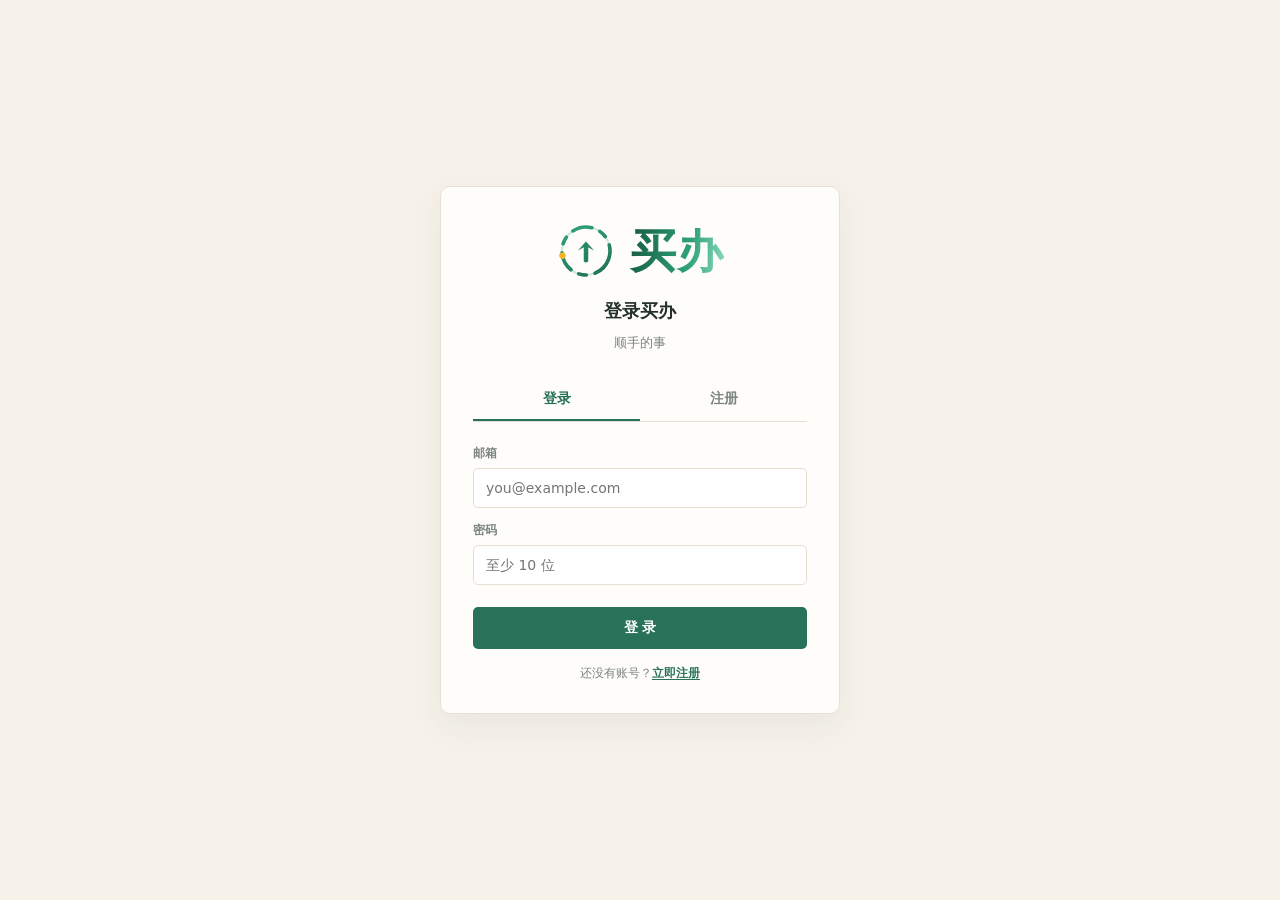
==== frontend/admin.html @ 6ee9e621 "Add files via upload" ====
<!doctype html>
<html lang="zh-CN" data-page-node-id="dtflOPa8Xvhd7gefrYPGTN">
<head data-page-node-id="m1EulDvjCX9hPIy7xhgQRF">
  <meta charset="utf-8" data-page-node-id="Oa3y5G0ee3dJGyOAgesSeP">
  <meta name="viewport" content="width=device-width, initial-scale=1" data-page-node-id="dcTMDBWz0HiYnoXq5LG2Kh">
  <title>采购管理台</title>
  <style>
    :root { --bg:#f6f2e9; --surface:#fffdfa; --ink:#25312d; --muted:#7a837e; --line:#e5ddd0; --line-soft:#f0ece5; --green:#28725a; --green-dark:#205e49; --green-bg:#e4f0e8; --amber:#966209; --amber-bg:#fff0d5; --blue:#336fa9; --blue-bg:#e8f0f8; --red:#a3463f; --red-bg:#f8e7e4; }
    * { box-sizing:border-box; } body { margin:0; min-width:320px; background:var(--bg); color:var(--ink); font:14px/1.45 Inter,ui-sans-serif,system-ui,-apple-system,BlinkMacSystemFont,"Segoe UI","PingFang SC","Microsoft YaHei",sans-serif; }
    button,input,select { font:inherit; } button { cursor:pointer; } .page { max-width:1450px; margin:auto; padding:32px 28px 48px; }
    header { display:flex; align-items:center; justify-content:space-between; gap:16px; margin-bottom:28px; } .brand { font-size:18px; font-weight:800; } .brand span { color:var(--green); } .admin { display:flex; gap:10px; align-items:center; color:var(--muted); font-size:13px; } .avatar { width:31px; height:31px; display:grid; place-items:center; border-radius:50%; background:#dcebe2; color:var(--green); font-size:11px; font-weight:800; } .logout { border:1px solid var(--line); background:#fff; color:var(--muted); border-radius:4px; padding:6px 12px; font-weight:700; } .logout:hover { color:var(--red); border-color:var(--red); }
    h1 { margin:0; font-size:27px; line-height:1.2; } .sub { margin:7px 0 0; color:var(--muted); } .head { display:flex; align-items:end; justify-content:space-between; gap:20px; margin-bottom:21px; }
    .summary { display:flex; gap:8px; align-items:center; color:var(--muted); font-size:12px; } .summary b { color:var(--ink); } .filters { display:flex; align-items:center; gap:8px; margin-bottom:19px; } .filters input,.filters select { height:37px; border:1px solid var(--line); border-radius:5px; background:var(--surface); padding:0 10px; color:var(--ink); outline:none; } .filters input { flex:1; min-width:130px; max-width:370px; } .filters input:focus,.filters select:focus { border-color:var(--green); box-shadow:0 0 0 3px rgba(40,114,90,.1); } .edit-toggle { display:flex; align-items:center; gap:8px; margin-left:auto; color:var(--muted); font-size:12px; font-weight:700; white-space:nowrap; } .edit-toggle input { appearance:none; width:34px; height:19px; margin:0; border-radius:999px; background:#cbd2cc; position:relative; transition:.18s; } .edit-toggle input::after { content:""; position:absolute; width:13px; height:13px; left:3px; top:3px; border-radius:50%; background:#fff; transition:.18s; } .edit-toggle input:checked { background:var(--green); } .edit-toggle input:checked::after { transform:translateX(15px); } .edit-toggle b { color:var(--amber); } .edit-toggle input:checked + b { color:var(--green); }
    .board { column-count:3; column-gap:17px; } .card { break-inside:avoid; overflow:hidden; margin:0 0 17px; border:1px solid var(--line); border-radius:8px; background:var(--surface); } .card-head { display:flex; align-items:center; gap:10px; padding:16px 16px 12px; } .person { width:34px; height:34px; display:grid; place-items:center; border-radius:50%; background:#e6ede8; color:#416151; font-size:11px; font-weight:800; } .name { font-weight:800; } .email { color:var(--muted); font-size:11px; } .badge { margin-left:auto; border-radius:999px; padding:4px 8px; font-size:11px; font-weight:750; white-space:nowrap; } .submitted { color:var(--blue); background:var(--blue-bg); } .locked { color:var(--amber); background:var(--amber-bg); } .success { color:var(--green); background:var(--green-bg); } .failed { color:var(--red); background:var(--red-bg); }
    .status-row { padding:0 16px 13px; border-bottom:1px solid var(--line); } .status-row label { display:flex; align-items:center; justify-content:space-between; gap:9px; color:var(--muted); font-size:12px; } .status-row select { min-width:118px; border:1px solid var(--line); border-radius:4px; background:#fff; color:var(--ink); padding:6px; } .status-row .terminal { color:var(--muted); font-size:12px; }
    .items { padding:2px 0; } .item { display:grid; grid-template-columns:30px 1fr auto auto; align-items:center; gap:9px; padding:12px 16px; border-bottom:1px solid var(--line-soft); } .item:last-child { border-bottom:0; } .icon { width:30px; height:30px; display:grid; place-items:center; border-radius:5px; background:#edf0eb; color:#486355; font-size:9px; font-weight:800; } .item-name { font-size:12px; font-weight:750; } .item-meta { color:var(--muted); font-size:11px; margin-top:1px; } .amount { display:flex; align-items:center; gap:4px; } .qty { min-width:21px; text-align:center; color:var(--muted); font-size:12px; } .mini { width:21px; height:21px; padding:0; border:1px solid #d8ddd9; border-radius:3px; background:#fff; color:#4d5d55; line-height:1; } .mini:hover { border-color:var(--green); color:var(--green); } .remove { color:#9d615a; }
    .purchased { display:flex; align-items:center; gap:6px; padding:3px 6px 3px 3px; color:var(--muted); font-size:11px; white-space:nowrap; cursor:pointer; user-select:none; } .purchased input { appearance:none; width:17px; height:17px; margin:0; border:1.5px solid #c9d2cc; border-radius:4px; background:#fff; position:relative; cursor:pointer; transition:.15s; flex:none; } .purchased input:hover { border-color:var(--green); } .purchased input:checked { background:var(--green); border-color:var(--green); } .purchased input:checked::after { content:"✓"; position:absolute; left:3.5px; top:-1px; color:#fff; font-size:11px; font-weight:800; } .purchased.on { color:var(--green); font-weight:700; } .item-checks { display:flex; flex-direction:column; gap:3px; align-items:flex-end; } .purchased.conf input:checked { background:var(--blue); border-color:var(--blue); } .purchased.conf.on { color:var(--blue); } .color-chip { display:inline-block; padding:1px 7px; border-radius:999px; background:#eef1ec; color:#496258; font-size:10px; font-weight:700; white-space:nowrap; } .item-note { color:#7d6a3c; font-size:11px; margin-top:3px; line-height:1.5; word-break:break-all; } .pg { margin:10px 12px; border:1px solid var(--line); border-radius:8px; overflow:hidden; } .pg-head { display:grid; grid-template-columns:34px minmax(0,1fr) auto; gap:9px; align-items:center; padding:10px 12px; background:#fbf8f0; border-bottom:1px dashed var(--line); } .g-thumb { width:34px; height:34px; display:grid; place-items:center; border-radius:5px; background:#edf0eb; color:#486355; font-size:9px; font-weight:800; overflow:hidden; } .g-thumb img { width:100%; height:100%; object-fit:cover; display:block; } .pg-total { text-align:right; white-space:nowrap; } .pg-total .cny { font-size:10px; color:var(--muted); } .pg-row { display:grid; grid-template-columns:minmax(0,1fr) auto auto; gap:8px; align-items:center; padding:8px 12px; border-bottom:1px solid var(--line-soft); } .pg-row:last-child { border-bottom:0; } .vcell { display:flex; align-items:center; gap:6px; min-width:0; } .vcell b { font-size:12px; white-space:nowrap; overflow:hidden; text-overflow:ellipsis; } .vdot { width:12px; height:12px; border-radius:3px; border:1px solid rgba(0,0,0,.12); flex:none; } .vqty { color:var(--muted); font-size:10.5px; white-space:nowrap; }
    .card-foot { display:flex; align-items:center; justify-content:space-between; padding:13px 16px; background:#fffdf9; border-top:1px solid var(--line); } .card-foot span { color:var(--muted); font-size:12px; } .card-foot b { font-size:16px; } .edit-control:disabled { cursor:not-allowed; opacity:.38; } .notice { position:fixed; right:22px; bottom:22px; padding:11px 14px; background:#28463a; color:#fff; border-radius:5px; opacity:0; transform:translateY(8px); pointer-events:none; transition:opacity .2s ease, transform .2s ease; z-index:10; } .notice.show { opacity:1; transform:translateY(0); }
    .empty { padding:34px 16px; text-align:center; color:var(--muted); font-size:13px; } .loading { padding:34px 16px; text-align:center; color:var(--muted); font-size:13px; }
    .parse-card { margin-bottom:19px; border:1px solid var(--line); border-radius:8px; background:var(--surface); padding:14px 16px; } .parse-head { font-weight:800; font-size:13px; margin-bottom:10px; } .parse-tip { color:var(--muted); font-weight:400; font-size:12px; margin-left:8px; } .parse-row { display:flex; gap:8px; } .parse-row input { flex:1; min-width:0; height:37px; border:1px solid var(--line); border-radius:5px; background:#fff; padding:0 10px; color:var(--ink); outline:none; } .parse-row input:focus { border-color:var(--green); box-shadow:0 0 0 3px rgba(40,114,90,.1); } .parse-btn { border:none; background:var(--green); color:#fff; border-radius:5px; padding:0 16px; font-weight:700; white-space:nowrap; } .parse-btn:hover { background:var(--green-dark); } .parse-btn:disabled { opacity:.5; cursor:not-allowed; } .parse-result { display:flex; gap:14px; align-items:center; margin-top:13px; padding:12px; border:1px solid var(--line-soft); border-radius:6px; background:#fffdf9; } .parse-result img { width:64px; height:64px; object-fit:contain; border:1px solid var(--line-soft); border-radius:5px; background:#fff; flex:none; } .parse-result .p-name { font-weight:800; font-size:13px; } .parse-result .p-meta { color:var(--muted); font-size:12px; margin-top:3px; } .parse-result .p-price { font-size:18px; font-weight:800; color:var(--green); margin-left:auto; white-space:nowrap; } .parse-err { margin-top:10px; color:var(--red); font-size:12px; } .icon { overflow:hidden; } .icon img { width:100%; height:100%; object-fit:cover; display:block; }
    .tabs { display:flex; gap:4px; margin-bottom:19px; border-bottom:1px solid var(--line); } .tab { border:none; background:none; padding:10px 16px; font-weight:750; color:var(--muted); border-bottom:2px solid transparent; margin-bottom:-1px; transition:color .15s ease, background-color .15s ease; } .tab:hover { color:var(--ink); background:#f2f6f1; } .tab.active { color:var(--green); border-bottom-color:var(--green); background:var(--green-bg); }
    .prod-list { display:flex; flex-direction:column; gap:9px; } .prod-item { display:grid; grid-template-columns:20px 44px minmax(0,1fr) auto auto; align-items:center; gap:13px; padding:12px 14px; border:1px solid var(--line); border-radius:8px; background:var(--surface); } .p-thumb { width:44px; height:44px; display:grid; place-items:center; border-radius:5px; background:#edf0eb; color:#486355; font-size:10px; font-weight:800; overflow:hidden; } .p-thumb img { width:100%; height:100%; object-fit:cover; display:block; } .p-name { font-weight:750; font-size:13px; } .p-meta { color:var(--muted); font-size:11px; margin-top:2px; } .p-price { font-weight:800; white-space:nowrap; } .p-actions { display:flex; gap:6px; } .p-btn { border:1px solid var(--line); background:#fff; border-radius:4px; padding:5px 10px; font-size:12px; font-weight:700; color:var(--ink); } .p-btn:hover { border-color:var(--green); color:var(--green); } .p-btn.danger { color:var(--red); } .p-btn.danger:hover { border-color:var(--red); color:var(--red); } .p-btn.tax { color:var(--amber); } .p-btn.tax.on { color:var(--green); border-color:var(--green); } .cny-equiv { color:var(--muted); font-size:11px; font-weight:500; }
    .settings-card { margin-bottom:19px; border:1px solid var(--line); border-radius:8px; background:var(--surface); padding:14px 16px; } .settings-head { font-weight:800; font-size:13px; margin-bottom:11px; } .settings-tip { color:var(--muted); font-weight:400; font-size:12px; margin-left:8px; } .settings-row { display:flex; gap:12px; align-items:flex-end; flex-wrap:wrap; } .settings-row label { display:flex; flex-direction:column; gap:5px; font-size:12px; color:var(--muted); } .settings-row input { height:34px; width:150px; border:1px solid var(--line); border-radius:5px; background:#fff; padding:0 9px; color:var(--ink); outline:none; } .settings-row input:focus { border-color:var(--green); box-shadow:0 0 0 3px rgba(40,114,90,.1); } .settings-row select { height:34px; border:1px solid var(--line); border-radius:5px; background:#fff; padding:0 8px; color:var(--ink); outline:none; }
    .batch-card { border:1px solid var(--line); border-radius:8px; background:var(--surface); padding:14px 16px; margin-bottom:10px; } .batch-row { display:flex; align-items:center; justify-content:space-between; gap:12px; } .batch-items { color:var(--muted); font-size:12px; margin-top:8px; line-height:1.6; } .batch-assign { display:flex; gap:8px; margin-top:12px; align-items:center; } .batch-assign select { flex:1; min-width:0; height:34px; border:1px solid var(--line); border-radius:5px; background:#fff; padding:0 8px; color:var(--ink); outline:none; } .user-list { display:flex; flex-direction:column; gap:7px; } .user-row { display:flex; align-items:center; justify-content:space-between; gap:10px; font-size:13px; } .user-row select { height:30px; border:1px solid var(--line); border-radius:5px; background:#fff; padding:0 6px; color:var(--ink); }
    .user-grid { display:flex; flex-direction:column; gap:7px; }
    .user-line { display:flex; align-items:center; gap:10px; padding:9px 11px; border:1px solid var(--line-soft); border-radius:6px; background:#fff; flex-wrap:wrap; }
    .user-line .u-main { min-width:0; flex:1 1 220px; }
    .user-line select { height:30px; border:1px solid var(--line); border-radius:5px; background:#fff; padding:0 6px; color:var(--ink); max-width:150px; }
    .tag { border-radius:999px; padding:2px 9px; font-size:11px; font-weight:700; white-space:nowrap; }
    .tag.admin { color:#fff; background:var(--blue); } .tag.off { color:var(--muted); background:#e7e5e0; }
    .group-line { display:grid; grid-template-columns:minmax(150px,1fr) 150px 170px auto auto auto; align-items:end; gap:10px; padding:10px 0; border-bottom:1px dashed var(--line-soft); }
    .group-line:last-of-type { border-bottom:0; }
    .group-line label { display:flex; flex-direction:column; gap:4px; font-size:11px; color:var(--muted); min-width:0; }
    .group-line input { height:32px; width:100%; border:1px solid var(--line); border-radius:5px; padding:0 8px; color:var(--ink); outline:none; }
    .group-line input:focus { border-color:var(--green); box-shadow:0 0 0 3px rgba(40,114,90,.1); }
    .group-line > div:first-child { min-width:0; }
    .group-line > div:first-child .p-meta { display:block; white-space:nowrap; overflow:hidden; text-overflow:ellipsis; }
    .group-line .p-btn { white-space:nowrap; }
    .price-stack { display:inline-flex; flex-direction:column; align-items:flex-end; gap:2px; min-width:150px; }
    .price-stack > span { display:block; font-size:11px; line-height:1.35; white-space:nowrap; }
    .price-stack > span:nth-child(2) { color:var(--green-dark); }
    .price-stack > span:nth-child(3) { color:#7d5a16; }
    .gdef { color:var(--amber); font-weight:750; }
    @media(max-width:760px) { .group-line { grid-template-columns:minmax(130px,1fr) 125px 145px auto; } .group-line > div:first-child { grid-column:1 / -1; } .group-line label:first-of-type { grid-column:1 / 2; } }
    @media(max-width:520px) { .group-line { grid-template-columns:1fr 1fr; } .group-line label, .group-line > div:first-child, .group-line .p-meta { grid-column:1 / -1; } .group-line .p-btn { width:100%; } }
    /* 出游采购组：管理员建组表单 / 拉人面板 / 行内改标题日期 */
    .create-card { border:1px solid var(--line); border-radius:8px; background:var(--surface); padding:14px 16px; margin-bottom:12px; } .cc-head { font-weight:800; font-size:13px; margin-bottom:6px; } .cc-tip { color:var(--muted); font-size:12px; margin:0 0 12px; } .cc-row { display:flex; flex-wrap:wrap; gap:11px; align-items:flex-end; } .cc-row label { display:flex; flex-direction:column; gap:5px; font-size:11.5px; color:var(--muted); } .cc-row input { height:34px; min-width:150px; border:1px solid var(--line); border-radius:5px; background:#fff; padding:0 9px; color:var(--ink); outline:none; } .cc-row input:focus { border-color:var(--green); box-shadow:0 0 0 3px rgba(40,114,90,.1); } .cc-row input#ag-title { min-width:210px; }
    .g-btn { border:1px solid var(--line); background:#fff; color:var(--muted); border-radius:5px; padding:7px 12px; font-size:12px; font-weight:700; white-space:nowrap; } .g-btn:hover { border-color:var(--green); color:var(--green); } .g-btn.primary { background:var(--green); border-color:var(--green); color:#fff; } .g-btn.primary:hover { background:var(--green-dark); color:#fff; } .g-btn.danger { color:var(--red); } .g-btn.danger:hover { border-color:var(--red); color:var(--red); }
    .pull-panel { border-top:1px dashed var(--line-soft); margin-top:12px; padding:11px 19px 13px; } .pull-head { font-size:12px; color:var(--muted); margin-bottom:8px; font-weight:700; } .pull-opts { display:flex; flex-wrap:wrap; gap:7px; max-height:130px; overflow:auto; } .opt-chip { display:inline-flex; align-items:center; gap:6px; padding:5px 10px; border:1px solid var(--line); border-radius:999px; background:#fff; color:var(--ink); font-size:12px; cursor:pointer; user-select:none; } .opt-chip:hover { border-color:var(--green); } .opt-chip.sel { background:var(--green-bg); border-color:var(--green); color:var(--green-dark); font-weight:700; } .opt-chip input { position:absolute; width:1px; height:1px; opacity:0; } .opt-chip:focus-within { border-color:var(--green); box-shadow:0 0 0 3px rgba(40,114,90,.1); } .pull-bar { display:flex; gap:9px; align-items:center; flex-wrap:wrap; margin-top:10px; } .pull-tip { color:var(--muted); font-size:11.5px; }
    .g-edit { border:1px dashed var(--line); border-radius:7px; background:#fbfaf6; padding:11px 13px; margin:10px 19px 0; } .g-edit-row { display:flex; flex-wrap:wrap; gap:11px; align-items:flex-end; } .g-edit-row label { display:flex; flex-direction:column; gap:5px; font-size:11.5px; color:var(--muted); } .g-edit-row input { height:34px; min-width:150px; border:1px solid var(--line); border-radius:5px; background:#fff; padding:0 9px; color:var(--ink); outline:none; } .g-edit-row input:focus { border-color:var(--green); box-shadow:0 0 0 3px rgba(40,114,90,.1); } .g-edit-row input#ge-title { min-width:210px; } .g-edit-acts { display:flex; gap:8px; margin-top:10px; }
    @media(max-width:720px) { .prod-item { grid-template-columns:20px 40px minmax(0,1fr) auto auto; } }
    @media(max-width:1050px) { .board { column-count:2; } } @media(max-width:620px) { .page { padding:23px 16px 36px; } .head { display:block; } .summary { margin-top:12px; } .filters { flex-wrap:wrap; } .filters input { max-width:none; flex-basis:100%; } .board { column-count:1; } }
  </style>
  <style>
    .sel-col { width:20px; display:grid; place-items:center; flex:none; }
    /* 头像可点击查看用户清单 */
    .avatar-btn { width:34px; height:34px; display:grid; place-items:center; border-radius:50%; background:#e6ede8; color:#416151; font-size:11px; font-weight:800; border:0; cursor:pointer; transition:background-color .15s ease, transform .15s ease; }
    .avatar-btn:hover { background:var(--green); color:#fff; transform:scale(1.06); }
    .avatar-btn + .person { display:none; }
    /* 用户清单弹窗 */
    .ucm-mask { position:fixed; inset:0; background:rgba(20,26,23,.44); z-index:60; display:none; align-items:flex-start; justify-content:center; padding:40px 18px; }
    .ucm-mask.show { display:flex; }
    .ucm-panel { width:min(760px,100%); max-height:82vh; overflow:auto; background:var(--surface); border:1px solid var(--line); border-radius:10px; box-shadow:0 20px 50px rgba(20,26,23,.25); }
    .ucm-head { position:sticky; top:0; z-index:2; display:flex; align-items:center; gap:12px; padding:16px 20px; border-bottom:1px solid var(--line); background:var(--surface); }
    .ucm-head h2 { margin:0; font-size:17px; } .ucm-head .sub { margin:0; }
    .ucm-close { margin-left:auto; border:0; background:none; font-size:22px; line-height:1; color:var(--muted); cursor:pointer; padding:2px 6px; } .ucm-close:hover { color:var(--red); }
    .ucm-body { padding:18px 20px 24px; }
    .ucm-cart { margin-bottom:15px; border:1px solid var(--line); border-radius:8px; background:#fff; overflow:hidden; }
    .ucm-cart .card-head { padding:12px 16px 10px; }
    .ucm-cart .items { padding:0 16px 12px; }
    .ucm-foot { padding:0 16px 14px; }

    .cb { appearance:none; width:16px; height:16px; margin:0; border:1.5px solid #c9d2cc; border-radius:4px; background:#fff; position:relative; cursor:pointer; transition:.15s; flex:none; }
    .cb:hover { border-color:var(--green); }
    .cb:checked { background:var(--green); border-color:var(--green); }
    .cb:checked::after { content:"✓"; position:absolute; left:2px; top:-2.5px; color:#fff; font-size:11px; font-weight:800; }
    .cb:disabled { opacity:.25; cursor:not-allowed; }
    .cb.indet { border-color:var(--green); }
    .cb.indet::after { content:""; position:absolute; left:3px; top:6px; width:8px; height:2px; background:var(--green); }
    .batch-bar { display:flex; align-items:center; gap:10px; margin:0 0 10px; }
    .batch-bar .sel-all { display:flex; align-items:center; gap:7px; font-size:12px; color:var(--muted); font-weight:700; cursor:pointer; user-select:none; white-space:nowrap; }
    .batch-bar .sel-count { font-size:12px; color:var(--muted); }
    .batch-bar .spacer { flex:1; }
    .batch-bar .p-btn:disabled { opacity:.4; cursor:not-allowed; }
  </style>
  <style>
    /* —— 出游采购组：管理台只读总览 —— */
    .gcard { margin-bottom:12px; border:1px solid var(--line); border-radius:8px; background:var(--surface); padding:14px 16px 8px; }
    .grow { display:flex; align-items:flex-start; justify-content:space-between; gap:12px; }
    .gtitle { font-weight:800; font-size:14px; } .gmeta { color:var(--muted); font-size:11.5px; margin-top:3px; line-height:1.7; }
    .badge.gopen { color:var(--amber); background:var(--amber-bg); } .badge.gdone { color:var(--green); background:var(--green-bg); }
    .gcode { display:inline-flex; align-items:center; gap:7px; margin-top:7px; padding:4px 10px; border-radius:6px; background:var(--amber-bg); color:#7d5a16; font-size:12px; font-weight:700; } .gcode code { font-size:15px; letter-spacing:2px; color:#5d3f00; font-weight:900; } .gcode button { border:0; background:transparent; color:var(--amber); font-weight:800; cursor:pointer; padding:0 2px; }
    .gmems { display:flex; flex-wrap:wrap; gap:5px; margin-top:8px; } .gmchip { padding:2px 9px; border-radius:999px; background:#eef1ec; color:#496258; font-size:11px; font-weight:700; } a.gmchip { text-decoration:none; cursor:pointer; transition:background-color .15s ease, transform .15s ease; } a.gmchip:hover { background:#d5e2da; color:var(--green-dark); box-shadow:0 0 0 1px rgba(40,114,90,.25); }
    .gsec { margin-top:10px; border-top:1px dashed var(--line-soft); } .gsec-t { font-size:11px; color:var(--muted); font-weight:700; margin:9px 2px 6px; } .gempty { padding:14px 2px; color:var(--muted); font-size:12px; }
    .grow2 { display:grid; grid-template-columns:36px minmax(0,1fr) auto; gap:10px; align-items:center; padding:7px 2px; border-bottom:1px solid var(--line-soft); } .grow2:last-child { border-bottom:0; }
    .gthumb { width:36px; height:36px; display:grid; place-items:center; border-radius:5px; background:#edf0eb; color:#486355; font-size:9px; font-weight:800; overflow:hidden; } .gthumb img { width:100%; height:100%; object-fit:cover; display:block; }
    .gi-name { font-size:12.5px; font-weight:750; } .gi-name .color-chip { margin-left:5px; } .gi-meta { color:var(--muted); font-size:11px; margin-top:2px; line-height:1.6; } .gi-note { color:#7d6a3c; font-size:11px; margin-top:3px; line-height:1.5; word-break:break-all; }
    .gi-check { display:flex; flex-direction:column; gap:3px; align-items:flex-end; } .gi-remark { margin-top:5px; } .gi-remark textarea { width:100%; max-width:420px; min-height:30px; padding:5px 8px; border:1px dashed var(--line); border-radius:5px; background:#fffdfa; color:var(--ink); font-size:12px; line-height:1.4; resize:vertical; outline:none; } .gi-remark textarea:focus { border-style:solid; border-color:var(--green); box-shadow:0 0 0 3px rgba(40,114,90,.08); }
    .gg { margin:8px 0; border:1px solid var(--line); border-radius:8px; overflow:hidden; } .gg-head { display:grid; grid-template-columns:36px minmax(0,1fr) auto; gap:10px; align-items:center; padding:9px 11px; background:#fbf8f0; } .gg-total { text-align:right; white-space:nowrap; font-size:12.5px; font-weight:800; } .gg-total .cny { font-size:10px; color:var(--muted); font-weight:500; } .gg-sub { display:grid; grid-template-columns:minmax(0,1fr) auto; gap:8px; align-items:center; padding:8px 11px; border-top:1px solid var(--line-soft); }
    .gfoot { display:flex; align-items:center; justify-content:space-between; margin-top:8px; border-top:1px solid var(--line-soft); padding-top:9px; } .gacts { display:flex; gap:6px; justify-content:flex-end; flex-wrap:wrap; }
  </style>
  <link rel="stylesheet" href="responsive.css">
</head>
<body class="pg-admin" data-page-node-id="Lf77BFUUFIrpoBt9N2Yt8p">
  <div class="page" data-page-node-id="2t0YOXHxh4wUd8rIiH31pn">
    <header data-page-node-id="xoSk6K7zDg8iXvGW3XpaBG"><div class="brand" data-page-node-id="FBFDjCUz3szMxomxgmTRQC"><svg class="brand-ico" viewBox="0 0 40 40" fill="none" aria-hidden="true"><defs><linearGradient id="bgrad" x1="2" y1="2" x2="38" y2="38" gradientUnits="userSpaceOnUse"><stop stop-color="#33a97c"/><stop offset="1" stop-color="#185f49"/></linearGradient></defs><g><animateTransform attributeName="transform" type="rotate" from="0 20 20" to="360 20 20" dur="26s" repeatCount="indefinite"/><circle cx="20" cy="20" r="16" stroke="url(#bgrad)" stroke-width="2.4" stroke-dasharray="13 6 5 6" stroke-linecap="round"/></g><circle cx="20" cy="20" r="16" stroke="#2fa377" stroke-opacity=".25" stroke-width="1.3"/><path d="M20 26.2 V16.4" stroke="url(#bgrad)" stroke-width="3" stroke-linecap="round"/><path d="M14.6 19.7 L20 13.6 L25.4 19.7 L20 16.8 Z" fill="url(#bgrad)"/><g><animateTransform attributeName="transform" type="rotate" from="0 20 20" to="360 20 20" dur="3.2s" repeatCount="indefinite"/><circle cx="36" cy="20" r="2.2" fill="#f0b429"/></g></svg><span class="brand-txt">买办</span></div><div class="admin" data-page-node-id="ZrU1AjZY7iRo36izzMBNuU"><span data-page-node-id="W5TxSliwT6iB6L89w4tpBC">管理员</span><span class="avatar" id="avatar" data-page-node-id="POLwoOK5Qfg3mwUfcCSw3D">…</span><button class="logout" onclick="logout()" data-page-node-id="MsA8BFjuvrxUyjA1LELgGX">退出</button></div></header>
    <main data-page-node-id="8H2nB1Krho0KdXD3gEdfGP">
      <nav class="tabs" role="tablist" data-page-node-id="dDIGfTuSdywLGZXF4E8Vbg">
        <button class="tab active" id="tab-carts" role="tab" aria-selected="true" onclick="switchView('carts')" data-page-node-id="wF1nbcgGwSKjiZfntENGVY">采购清单</button>
        <button class="tab" id="tab-products" role="tab" aria-selected="false" onclick="switchView('products')" data-page-node-id="CXpoVmJvoqRBUQzKnNi018">商品库</button>
        <button class="tab" id="tab-batches" role="tab" aria-selected="false" onclick="switchView('batches')" data-page-node-id="tAUDyBWesCtVu5IuRlUCPW">出游采购组</button>
        <button class="tab" id="tab-users" role="tab" aria-selected="false" onclick="switchView('users')" data-page-node-id="cTuZbtcMXICJtADUMjTEuG">用户与设置</button>
      </nav>
      <div id="view-carts" data-page-node-id="CUEdpWFIz4ohHNDbQVkKdn">
      <div class="head" data-page-node-id="CfzgMrgFy4ceAjiWU8heEy"><div data-page-node-id="TxLrYrBUCCqP3nr6FtGT3L"><h1 data-page-node-id="BBAHwjAHOUnZK9Q1Wz0Zpz">用户采购清单</h1><p class="sub" data-page-node-id="YUXb8gjuTfmyfzEMoVwK2c">按用户分组处理提交的商品，并维护采购状态。</p></div><div class="summary" data-page-node-id="HS1Lvlpoxk5ljdu8ZTxXXl"><span data-page-node-id="T8NfsjSOtVHkiOP2pQuFri">共 <b id="user-total" data-page-node-id="mudQ71JI5w18Ut5wqtfli3">0</b> 位用户</span><span data-page-node-id="U9n67sKzHLQv1ndX3kuB2q">·</span><span data-page-node-id="rhHhQ3FOHMQUMFrEKDzBL8"><b id="item-total" data-page-node-id="eS2c6F8YCvJNb51xdU3Zcc">0</b> 件待处理商品</span></div></div>
      <section class="parse-card" data-page-node-id="75IOXDUtSGdgkQG3W8xSvA">
        <div class="parse-head" data-page-node-id="Pz4hcoX0DlcFJSfmNOfaBh">链接解析<span class="parse-tip" data-page-node-id="dQ1DvVRBb5BXyLWqWFr9Tf">粘贴 kakaku.com 或北村相机（kitamuracamera.jp /buy/item/）商品详情页链接，自动解析名称 / 价格 / 缩略图</span></div>
        <div class="parse-row" data-page-node-id="xSIji0FAzGy2pL9aiKqxER"><input id="parse-url" placeholder="粘贴 kakaku.com 或北村相机商品详情链接" onkeydown="if(event.key==='Enter')parseUrl()" data-page-node-id="QzkoAepcDNdCsuqX3SJuRy"><button class="parse-btn" id="parse-btn" onclick="parseUrl()" data-page-node-id="brwrs5899HqQUJ4xhzqoB5">解析</button></div>
        <div id="parse-result" data-page-node-id="N8VsQAXe8SoDG1d67Ln00D"></div>
      </section>
      <div class="filters" data-page-node-id="JvH5ro18oepVifnFimLdwx"><input id="search" placeholder="搜索用户或商品" oninput="render()" data-page-node-id="oUf62XnP29Ih1xUz7TO7gk"><select id="filter" onchange="render()" data-page-node-id="JDdiTR5Y7tupbIoktnTicT"><option value="all" data-page-node-id="h5xhrTkhttgZAlT1kHPAEE">全部采购状态</option><option value="submitted" data-page-node-id="YBSY5mGFHIyS6v288jslfO">待处理</option><option value="locked" data-page-node-id="cRgHHh6me1mE7GCyBTn35V">采购锁定</option><option value="success" data-page-node-id="7Y4yyL26EzbcTRR9O2frgQ">采购成功</option><option value="failed" data-page-node-id="LzEmqQvcF4oVOqrkzTO57l">采购失败</option></select><label class="edit-toggle" data-page-node-id="kEU8aDbH1xTEzUiWFKzvbh"><input id="edit-mode" type="checkbox" onchange="setEditMode()" data-page-node-id="jhtcOzVqWoAtUKn3AuY27t"><b id="edit-label" data-page-node-id="rXG3chYE4DeiSGWIiwCjNL">调整已关闭</b></label></div>
      <section class="board" id="board" data-page-node-id="TL6DoGmGuYVu6Km0wOEsXE"><div class="loading" data-page-node-id="liWvkPOwsOrsEUBoyxIIxC">加载中…</div></section>
      </div>
      <div id="view-products" style="display:none" data-page-node-id="vutW32hJi74fgJ16ibkqTM">
        <div class="head" data-page-node-id="BsXi6OT4WPMQXzYKhS9rvA"><div data-page-node-id="6aQfeWTp9rsTMVNHO8s9n9"><h1 data-page-node-id="eRWWE0mem9e7XGXUECNDIa">商品库</h1><p class="sub" data-page-node-id="N9RYA9ihM65FEN8pjjmOvP">查看、改价或删除已入库的商品；商品原价按税前口径录入，含税价与人民币价由价格分组参数自动计算。</p></div><div class="summary" data-page-node-id="6EXVOd07s6h8yH00wrj0PC"><span data-page-node-id="5TyReO1ke9KF3lN4DfdbHb">共 <b id="prod-total" data-page-node-id="8R1kWBVzXMocgFqhNeff5p">0</b> 件商品</span></div></div>
        <section class="settings-card" data-page-node-id="G9pUdskcBA1DBHJX8iq3KY">
          <div class="settings-head" data-page-node-id="p3ZJLOzwf52d5r3dCMFkzd">默认组价格参数<span class="settings-tip" data-page-node-id="N60W0GCsX4siehhhiML1Tf">用于商品库与未指派组的用户；更多价格分组请到「用户与设置」维护</span></div>
          <div class="settings-row" data-page-node-id="uLIMNo8cikCLJf2EdMZcNu">
            <label data-page-node-id="SwK37Y3MPbgzqHw0dJAFbV">税率（%）<input id="set-tax" type="number" step="0.1" min="0" max="100" value="10" data-page-node-id="FzigTTDCfFAvyIiXuGT8of"></label>
            <label data-page-node-id="VnYXLlrBMCfH5ygm9yinmq">汇率（1 日元 = 人民币元）<input id="set-rate" type="number" step="0.0001" min="0.0001" value="0.048" data-page-node-id="uTh0VjzmgbAQT3iqeJnbAs"></label>
            <button class="parse-btn" id="save-settings" onclick="saveSettings()" data-page-node-id="8YePopBIbezfyHNCmj9pwA">保存</button>
          </div>
        </section>
        <div class="filters" data-page-node-id="saROmAqhFrkq4FeV0m75I0"><input id="prod-search" placeholder="搜索商品名称或来源" oninput="renderProducts()" data-page-node-id="2DAAwGHGUaJYxuihQmaZcW"></div>
        <div class="batch-bar" id="prod-batch-bar">
          <label class="sel-all" title="全选当前列表商品"><input type="checkbox" class="cb" id="prod-sel-all" onchange="toggleAllProducts(this.checked)">全选</label>
          <span class="sel-count" id="prod-sel-count">已选 0 件</span>
          <span class="spacer"></span>
          <button class="p-btn danger" id="prod-batch-del" onclick="batchDeleteProducts()" disabled>删除选中</button>
        </div>
        <section class="prod-list" id="prod-list" data-page-node-id="xEgJFmQR1p4ns5Avmvk8YN"><div class="loading" data-page-node-id="DMOpDRzzIMM3v0XWFGRUfb">加载中…</div></section>
      </div>
      <div id="view-batches" style="display:none">
        <div class="head"><div><h1>出游采购组</h1><p class="sub">管理员拥有最高权限：可自行建组，也能代管任意组（改标题 / 改日期 / 拉人 / 标记完成 / 删除）。组内成员与已提交条目在此汇总。</p></div><div class="summary"><span>共 <b id="grp-total">0</b> 个组</span><span>·</span><span>进行中 <b id="grp-open">0</b> 个</span><span>·</span><span>条目 <b id="grp-items">0</b> 件</span></div></div>
        <section class="create-card">
          <div class="cc-head">新建出游采购组</div>
          <p class="cc-tip">管理员代建组不受「每个采购员累计 3 个」的配额限制；建组后由你担任该组采购员，可拉人、勾选采购、标记完成。</p>
          <div class="cc-row">
            <label>组标题<input id="ag-title" placeholder="例如：9月东京代购"></label>
            <label>开始日期<input id="ag-start" type="date"></label>
            <label>结束日期<input id="ag-end" type="date" autocomplete="off"></label>
            <button class="g-btn primary" onclick="adminCreateGroup()">创建出游组</button>
          </div>
        </section>
        <div class="filters"><input id="grp-search" placeholder="搜索组标题 / 采购员 / 成员" oninput="renderGroups()"><select id="grp-status" onchange="renderGroups()"><option value="all">全部状态</option><option value="open">进行中</option><option value="completed">已完成</option></select></div>
        <section class="prod-list" id="group-list"><div class="loading">加载中…</div></section>
      </div>
    </main>
  </div>
  <div class="notice" id="notice" role="status" aria-live="polite" aria-atomic="true" data-page-node-id="5Gb3BmT9b9RtFshlI9raS1">已更新</div>
      <div id="view-users" style="display:none">
        <div class="head"><div><h1>用户与设置</h1><p class="sub">创建账号、管理角色与价格组、重置密码、启停账号；删除用户会连同其全部清单一并彻底删除（不可恢复）。</p></div></div>
        <section class="settings-card">
          <div class="settings-head">添加用户<span class="settings-tip">创建后即可用该邮箱与初始密码登录</span></div>
          <div class="settings-row">
            <label>邮箱<input id="nu-email" type="email" autocomplete="email" placeholder="name@example.com"></label>
            <label>姓名<input id="nu-name" placeholder="姓名"></label>
            <label>初始密码<input id="nu-pass" type="password" autocomplete="new-password" placeholder="至少 6 位"></label>
            <label>角色<select id="nu-role"><option value="user">普通用户</option><option value="purchaser">采购人</option></select></label>
            <label>价格组<select id="nu-group" autocomplete="off"></select></label>
            <button class="parse-btn" onclick="createUser()">创建用户</button>
          </div>
        </section>
        
        <section class="settings-card">
          <div class="settings-head">价格算法分组<span class="settings-tip">每组一套税率 / 汇率；用户清单按其归属组折算，未指派 = 默认组。默认组不可删除，有成员的分组需先调整归属</span></div>
          <div id="price-group-list"></div>
          <div class="settings-row" style="margin-top:10px;border-top:1px dashed var(--line-soft);padding-top:10px">
            <label>组名<input id="ng-name" placeholder="如：海外直采组"></label>
            <label>税率（%）<input id="ng-tax" type="number" step="0.1" min="0" max="100" value="10"></label>
            <label>汇率（1 日元 = 元）<input id="ng-rate" type="number" step="0.0001" min="0.0001" value="0.048" inputmode="decimal"></label>
            <button class="parse-btn" onclick="addGroup()">添加分组</button>
          </div>
        </section>
        <section class="settings-card">
          <div class="settings-head">系统设置<span class="settings-tip">关闭后登录页不再提供注册，账号一律由管理员在后台创建</span></div>
          <label style="display:flex;align-items:center;gap:9px;color:var(--muted);font-size:13px;cursor:pointer"><input type="checkbox" id="reg-open" style="width:17px;height:17px" onchange="saveReg(this.checked)"> 允许用户自助注册</label>
        </section>
<section class="settings-card">
          <div class="settings-head">用户列表<span class="settings-tip">角色 / 归属价格组可直接下拉调整；停用后无法登录，数据保留可再启用</span></div>
          <div class="filters" style="margin-bottom:10px"><input id="u-search" placeholder="搜索姓名或邮箱" oninput="renderUsers()"><select id="u-status" onchange="renderUsers()"><option value="all">全部状态</option><option value="active">正常</option><option value="stopped">已停用</option></select></div>
          <div class="batch-bar" id="user-batch-bar">
            <label class="sel-all" title="全选当前列表可选用户"><input type="checkbox" class="cb" id="user-sel-all" onchange="toggleAllUsers(this.checked)">全选</label>
            <span class="sel-count" id="user-sel-count">已选 0 人</span>
            <span class="spacer"></span>
            <button class="p-btn danger" id="user-batch-del" onclick="batchDeleteUsers()" disabled>删除选中</button>
          </div>
          <div class="user-grid" id="user-grid"><div class="loading">加载中…</div></div>
        </section>
      </div>
  <script src="auth.js"></script>
  <script>
    // 与后端 /api/admin/carts/{id}/status 保持一致的状态机（仅管理员视角）
    const TRANSITIONS = {
      draft: ["submitted"],
      submitted: ["draft", "locked", "failed"],
      locked: ["submitted", "success", "failed"],
      success: [],
      failed: ["draft"],
    };
    const VERBS = { draft: "退回草稿", submitted: "回到待处理", locked: "锁定", success: "标记成功", failed: "标记失败" };
    let carts = [];
    let editMode = false;
    const noticeEl = document.getElementById("notice");
    function notify(message) { noticeEl.textContent = message; noticeEl.classList.add("show"); setTimeout(() => noticeEl.classList.remove("show"), 2000); }
    const esc = s => String(s ?? "").replace(/[&<>"']/g, c => ({ "&": "&amp;", "<": "&lt;", ">": "&gt;", '"': "&quot;", "'": "&#39;" }[c]));

    let lastParsed = null;

    async function parseUrl() {
      const url = document.getElementById("parse-url").value.trim();
      const box = document.getElementById("parse-result");
      const btn = document.getElementById("parse-btn");
      if (!url) { box.innerHTML = '<div class="parse-err">请先粘贴商品详情页链接</div>'; return; }
      btn.disabled = true; btn.textContent = "解析中…";
      box.innerHTML = '<div class="loading">正在解析链接…</div>';
      try {
        const d = await api("/api/products/parse-url", { method: "POST", body: { url } });
        lastParsed = d;
        const meta = [d.source ? {kakaku: "kakaku", kitamura: "北村相机"}[d.source] || d.source : null, d.maker, d.currency, d.rating ? "评分 " + d.rating + (d.review_count ? "（" + d.review_count + " 条）" : "") : null]
          .filter(Boolean).join(" · ");
        box.innerHTML = `<div class="parse-result">
          ${d.image_url ? `<img src="${esc(d.image_url)}" alt="${esc(d.name || "商品图片")}" loading="lazy" onerror="this.style.display='none'">` : ""}
          <div style="min-width:0"><div class="p-name">${esc(d.name)}</div>${meta ? `<div class="p-meta">${esc(meta)}</div>` : ""}</div>
          <div class="p-price">${d.price_yen != null ? money(d.price_yen, d.currency || "JPY") : "—"}</div>
          <button class="parse-btn" id="save-btn" onclick="saveProduct()">加入商品库</button>
        </div>`;
        notify("解析成功");
      } catch (err) {
        box.innerHTML = '<div class="parse-err">' + esc(err.message || "解析失败") + "</div>";
      } finally {
        btn.disabled = false; btn.textContent = "解析";
      }
    }

    async function saveProduct() {
      const d = lastParsed;
      if (!d) return;
      const btn = document.getElementById("save-btn");
      btn.disabled = true; btn.textContent = "加入中…";
      try {
        await api("/api/products", { method: "POST", body: {
          name: d.name, source_name: d.source || "kakaku", source_url: d.url,
          image_url: d.image_url,
          price_cents: d.price_yen, currency: d.currency || "JPY",
        }});
        btn.textContent = "已加入"; btn.disabled = true;
        notify("已加入商品库，可在用户搜索中找到");
      } catch (err) {
        btn.disabled = false; btn.textContent = "加入商品库";
        notify(err.message || "加入失败");
      }
    }

    // —— 商品库视图 ——
    let products = [];
    function switchView(view) {
      document.getElementById("view-carts").style.display = view === "carts" ? "" : "none";
      document.getElementById("view-products").style.display = view === "products" ? "" : "none";
      document.getElementById("view-batches").style.display = view === "batches" ? "" : "none";
      document.getElementById("view-users").style.display = view === "users" ? "" : "none";
      document.getElementById("tab-carts").classList.toggle("active", view === "carts");
      document.getElementById("tab-products").classList.toggle("active", view === "products");
      document.getElementById("tab-batches").classList.toggle("active", view === "batches");
      document.getElementById("tab-users").classList.toggle("active", view === "users");
      ["carts", "products", "batches", "users"].forEach(name => document.getElementById("tab-" + name).setAttribute("aria-selected", String(view === name)));
      if (view === "carts") loadCarts();
      if (view === "products") { loadProducts(); loadPriceSettings(); }
      if (view === "batches") loadGroupsView();
      if (view === "users") loadUsersView();
    }
    async function loadProducts() {
      products = await api("/api/products");
      renderProducts();
    }
    function renderProducts() {
      const list = currentProductList();
      document.getElementById("prod-total").textContent = products.length;
      const box = document.getElementById("prod-list");
      box.innerHTML = list.map(p => `
        <div class="prod-item">
          <span class="sel-col"><input type="checkbox" class="cb" data-id="${p.id}" ${prodSel.has(p.id) ? "checked" : ""} onchange="onProdSelChange(this)"></span>
          <span class="p-thumb">${productThumb(p)}</span>
          <div><div class="p-name">${esc(p.name)}</div><div class="p-meta">${esc(p.source_name)} · ${esc(p.currency)}</div></div>
          <div class="p-price">${priceText(p)}</div>
          <div class="p-actions"><button class="p-btn" onclick="editProduct(${p.id})">改价</button><button class="p-btn danger" onclick="deleteProduct(${p.id})">删除</button></div>
        </div>`).join("") || '<div class="empty">没有商品</div>';
      syncProdSelUI(list);
    }
    async function editProduct(id) {
      const p = products.find(x => x.id === id);
      if (!p) return;
      const hint = p.currency === "JPY" ? "请输入新价格（日元整数）" : "请输入新价格（人民币分）";
      const val = prompt(hint, p.price_cents);
      if (val === null) return;
      const n = parseInt(val, 10);
      if (isNaN(n) || n < 0) { notify("价格无效"); return; }
      await api("/api/products/" + id, { method: "PATCH", body: { price_cents: n } });
      await loadProducts(); notify("价格已更新");
    }
    async function deleteProduct(id) {
      const p = products.find(x => x.id === id);
      if (!p) return;
      if (!confirm("确定删除商品「" + p.name + "」？")) return;
      try {
        await api("/api/products/" + id, { method: "DELETE" });
        await loadProducts(); notify("已删除");
      } catch (err) {
        notify(err.message || "删除失败");
      }
    }

    // 价格统一按税前原价录入，含税价由当前价格组税率计算；旧 tax_included 字段仅为接口兼容。
    async function loadPriceSettings() {
      try {
        const s = await api("/api/settings/price");
        document.getElementById("set-tax").value = s.tax_rate;
        document.getElementById("set-rate").value = s.exchange_rate_jpy_cny;
      } catch (err) { notify(err.message || "读取价格参数失败"); }
    }
    async function saveSettings() {
      const btn = document.getElementById("save-settings");
      btn.disabled = true; btn.textContent = "保存中…";
      try {
        await api("/api/settings/price", { method: "PUT", body: {
          tax_rate: parseFloat(document.getElementById("set-tax").value),
          exchange_rate_jpy_cny: parseFloat(document.getElementById("set-rate").value),
        }});
        await loadProducts(); notify("价格参数已保存，已对全部商品生效");
      } catch (err) { notify(err.message || "保存失败"); }
      finally { btn.disabled = false; btn.textContent = "保存"; }
    }

    // —— 出游采购组（管理只读视图） ——
    let users = [];
    let gGroups = [];
    let memberOptions = [];
    let gEditId = null;
    let gPullId = null;
    async function loadGroupsView() {
      try {
        const [list, opts] = await Promise.all([
          api("/api/groups"),
          api("/api/groups/member-options").catch(() => []),
        ]);
        gGroups = list || [];
        memberOptions = opts || [];
        renderGroups();
      } catch (err) {
        const box = document.getElementById("group-list");
        if (box) box.innerHTML = '<div class="empty">' + esc(err.message) + "</div>";
      }
    }
    async function setRole(id, role) {
      await api("/api/admin/users/" + id + "/role", { method: "PATCH", body: { role } });
      await loadUsersView(); notify("角色已更新");
    }
    // —— 用户与设置 ——
    let priceGroups = [];
    let currentMe = null;
    const ROLE_LABELS = { admin: "管理员", purchaser: "采购人", user: "普通用户" };
    function userGroupOptions(selectedId) {
      return '<option value="">默认组</option>' + (priceGroups || []).map(g =>
        `<option value="${g.id}" ${g.id === selectedId ? "selected" : ""}>${esc(g.name)}</option>`).join("");
    }
    async function loadUsersView() {
      if (!currentMe) currentMe = await requireRole("admin");
      users = await api("/api/admin/users");
      priceGroups = await api("/api/settings/price-groups");
      document.getElementById("nu-group").innerHTML = userGroupOptions(null);
      renderUsers(); renderPriceGroups(); loadReg();
    }
    // —— 点击用户头像：查看该用户全部清单（弹窗） ——
    async function showUserCarts(userId, name) {
      const mask = document.getElementById("ucm-mask");
      const body = document.getElementById("ucm-body");
      document.getElementById("ucm-name").textContent = "「" + (name || "") + "」的采购清单";
      document.getElementById("ucm-avatar").textContent = initials(name);
      mask.classList.add("show");
      body.innerHTML = '<div class="empty" style="padding:20px">加载中…</div>';
      try {
        const carts = await api("/api/admin/carts?user_id=" + userId);
        document.getElementById("ucm-meta").textContent = "共 " + carts.length + " 张清单";
        if (!carts.length) { body.innerHTML = '<div class="empty" style="padding:20px">该用户还没有任何清单</div>'; return; }
        body.innerHTML = carts.map(cart => {
          const items = cart.items || [];
          const user = cart.user;
          return `<article class="ucm-cart">
            <div class="card-head"><span class="person">${initials(user.full_name || user.email)}</span><div><div class="name">${esc(user.full_name || user.email)}</div><div class="email">${esc(user.email)}</div></div><span class="badge ${cart.status}">${STATUS_LABELS[cart.status] || cart.status}</span></div>
            <div class="items">${items.length ? renderAdminItems(items, cart.id) : '<div class="empty" style="padding:10px">暂无商品</div>'}</div>
            <div class="ucm-foot"><span>${items.length} 个商品种类 · ${items.reduce((n, i) => n + i.quantity, 0)} 件</span><b>${cartTotal(cart)}</b></div>
          </article>`;
        }).join("");
      } catch (err) { body.innerHTML = '<div class="empty" style="padding:20px">' + esc(err.message || "加载失败") + "</div>"; }
    }
    function closeUserCarts() { document.getElementById("ucm-mask").classList.remove("show"); }
    function renderUsers() {
      const list = currentUserList();
      const box = document.getElementById("user-grid");
      box.innerHTML = list.map(u => {
        const canOp = u.role !== "admin" && u.id !== (currentMe && currentMe.id);
        const roleCtrl = u.role !== "admin"
          ? `<select title="角色" onchange="setRole(${u.id}, this.value)"><option value="user" ${u.role === "user" ? "selected" : ""}>普通用户</option><option value="purchaser" ${u.role === "purchaser" ? "selected" : ""}>采购人</option></select>`
          : '<span class="p-meta">系统管理员</span>';
        const groupCtrl = u.role !== "admin"
          ? `<select title="归属价格组" onchange="setUserGroup(${u.id}, this.value)">${userGroupOptions(u.price_group_id)}</select>`
          : "";
        return `<div class="user-line">
          <span class="sel-col">${canOp ? `<input type="checkbox" class="cb" data-id="${u.id}" ${userSel.has(u.id) ? "checked" : ""} onchange="onUserSelChange(this)">` : ""}</span>
          <button class="avatar-btn" title="查看 ${esc(u.full_name || u.email)} 的清单" onclick="showUserCarts(${u.id}, '${esc(u.full_name || u.email)}')">${initials(u.full_name || u.email)}</button>
          <div class="u-main"><div class="p-name">${esc(u.full_name || u.email)} <span class="tag ${u.role === "admin" ? "admin" : ""}">${ROLE_LABELS[u.role] || u.role}</span>${u.active ? "" : ' <span class="tag off">已停用</span>'}</div>
          <div class="p-meta">${esc(u.email)} · 共 ${u.cart_count ?? 0} 张清单 · 创建于 ${new Date(u.created_at).toLocaleDateString("zh-CN")}</div></div>
          ${roleCtrl}${groupCtrl}
          <span class="p-actions" style="margin-left:auto">${canOp ? `
            <button class="p-btn" onclick="resetPassword(${u.id})">重置密码</button>
            ${u.active ? `<button class="p-btn danger" onclick="setUserActive(${u.id}, false)">停用</button>` : `<button class="p-btn" onclick="setUserActive(${u.id}, true)">启用</button>`}
            <button class="p-btn danger" onclick="deleteUser(${u.id})">删除</button>` : ""}</span>
        </div>`;
      }).join("") || '<div class="empty">没有匹配的用户</div>';
      syncUserSelUI(selectableUsers(list));
    }
    // —— 多选 / 批量删除 ——
    const userSel = new Set();
    const prodSel = new Set();
    function selectableUsers(list) {
      return (list || users).filter(u => u.role !== "admin" && u.id !== (currentMe && currentMe.id));
    }
    function currentUserList() {
      const q = document.getElementById("u-search").value.trim().toLowerCase();
      const st = document.getElementById("u-status").value;
      return users.filter(u =>
        (!q || (u.full_name + " " + u.email).toLowerCase().includes(q)) &&
        (st === "all" || (st === "active" ? u.active !== false : u.active === false)));
    }
    function onUserSelChange(cb) {
      const id = Number(cb.dataset.id);
      if (cb.checked) userSel.add(id); else userSel.delete(id);
      syncUserSelUI(selectableUsers(currentUserList()));
    }
    function toggleAllUsers(on) {
      const list = selectableUsers(currentUserList());
      if (on) list.forEach(u => userSel.add(u.id)); else userSel.clear();
      renderUsers();
    }
    function syncUserSelUI(selList) {
      const list = selList || selectableUsers(currentUserList());
      const el = document.getElementById("user-sel-all");
      const n = list.filter(u => userSel.has(u.id)).length;
      if (el) { el.checked = list.length > 0 && n === list.length; el.classList.toggle("indet", n > 0 && n < list.length); }
      document.getElementById("user-sel-count").textContent = "已选 " + userSel.size + " 人";
      document.getElementById("user-batch-del").disabled = userSel.size === 0;
    }
    async function batchDeleteUsers() {
      const targets = selectableUsers().filter(u => userSel.has(u.id));
      if (!targets.length) { notify("请先勾选要删除的用户"); return; }
      const warn = confirm("⚠️ 确定彻底删除选中的 " + targets.length + " 位用户？\n\n该操作不可恢复，将连同每人的全部采购清单、条目一起彻底删除；每人名下的出游组将转由管理员代管。\n\n确认后立即执行。");
      if (!warn) return;
      let del = 0, fail = 0, firstErr = "";
      for (const u of targets) {
        try {
          await api("/api/admin/users/" + u.id, { method: "DELETE" });
          del++;
        } catch (err) { fail++; if (!firstErr) firstErr = err.message || "操作失败"; }
      }
      userSel.clear();
      await loadUsersView();
      notify("批量删除完成：彻底删除 " + del + " 人" + (fail ? "、失败 " + fail + " 人（" + firstErr + "）" : ""));
    }
    function currentProductList() {
      const q = document.getElementById("prod-search").value.trim().toLowerCase();
      return products.filter(p => !q || (p.name + " " + p.source_name).toLowerCase().includes(q));
    }
    function onProdSelChange(cb) {
      const id = Number(cb.dataset.id);
      if (cb.checked) prodSel.add(id); else prodSel.delete(id);
      syncProdSelUI(currentProductList());
    }
    function toggleAllProducts(on) {
      const list = currentProductList();
      if (on) list.forEach(p => prodSel.add(p.id)); else prodSel.clear();
      renderProducts();
    }
    function syncProdSelUI(list) {
      const sel = list || currentProductList();
      const el = document.getElementById("prod-sel-all");
      const n = sel.filter(p => prodSel.has(p.id)).length;
      if (el) { el.checked = sel.length > 0 && n === sel.length; el.classList.toggle("indet", n > 0 && n < sel.length); }
      document.getElementById("prod-sel-count").textContent = "已选 " + prodSel.size + " 件";
      document.getElementById("prod-batch-del").disabled = prodSel.size === 0;
    }
    async function batchDeleteProducts() {
      const targets = products.filter(p => prodSel.has(p.id));
      if (!targets.length) { notify("请先勾选要删除的商品"); return; }
      if (!confirm("确定删除选中的 " + targets.length + " 件商品？\n\n已被加入清单的商品无法删除，会被跳过。")) return;
      let ok = 0, fail = 0, firstErr = "";
      for (const p of targets) {
        try { await api("/api/products/" + p.id, { method: "DELETE" }); ok++; }
        catch (err) { fail++; if (!firstErr) firstErr = err.message || "删除失败"; }
      }
      prodSel.clear();
      await loadProducts();
      notify("批量删除完成：成功 " + ok + " 件" + (fail ? "、跳过 " + fail + " 件（" + firstErr + "）" : ""));
    }
    async function createUser() {
      const email = document.getElementById("nu-email").value.trim();
      const name = document.getElementById("nu-name").value.trim();
      const pass = document.getElementById("nu-pass").value;
      const role = document.getElementById("nu-role").value;
      const gid = document.getElementById("nu-group").value;
      if (!email || !name || !pass) { notify("请填写邮箱 / 姓名 / 初始密码"); return; }
      if (pass.length < 6) { notify("初始密码至少 6 位"); return; }
      try {
        await api("/api/admin/users", { method: "POST", body: { email, full_name: name, password: pass, role, price_group_id: gid ? parseInt(gid, 10) : null } });
        document.getElementById("nu-email").value = ""; document.getElementById("nu-name").value = ""; document.getElementById("nu-pass").value = "";
        await loadUsersView(); notify("用户已创建");
      } catch (err) { notify(err.message || "创建失败"); }
    }
    async function setUserGroup(id, groupId) {
      await api("/api/admin/users/" + id + "/price-group", { method: "PATCH", body: { price_group_id: groupId ? parseInt(groupId, 10) : null } });
      await loadUsersView(); notify("价格组已更新");
    }
    async function setUserActive(id, active) {
      const u = users.find(x => x.id === id); if (!u) return;
      await api("/api/admin/users/" + id + "/active", { method: "PATCH", body: { active } });
      await loadUsersView(); notify(active ? "账号已启用" : "账号已停用");
    }
    async function resetPassword(id) {
      const u = users.find(x => x.id === id); if (!u) return;
      const pass = prompt("为「" + (u.full_name || u.email) + "」设置新密码（至少 6 位）：");
      if (pass === null) return;
      if (pass.length < 6) { notify("至少 6 位"); return; }
      try {
        await api("/api/admin/users/" + id + "/password", { method: "PATCH", body: { password: pass } });
        notify("密码已重置");
      } catch (err) { notify(err.message || "重置失败"); }
    }
    async function deleteUser(id) {
      const u = users.find(x => x.id === id); if (!u) return;
      const warn = confirm("⚠️ 确定彻底删除用户「" + (u.full_name || u.email) + "」？\n\n该操作不可恢复，将连同其名下全部采购清单一并删除。\n· 用户账号将被移除\n· 该用户的所有清单及条目将被彻底删除\n· 该用户名下的出游组将转由当前管理员代管\n\n确认后立即执行，请谨慎操作。");
      if (!warn) return;
      try {
        const r = await api("/api/admin/users/" + id, { method: "DELETE" });
        await loadUsersView(); notify(r.message || "用户及清单已彻底删除");
      } catch (err) { notify(err.message || "操作失败"); }
    }
    function renderPriceGroups() {
      const box = document.getElementById("price-group-list");
      box.innerHTML = (priceGroups || []).map(g => {
        const members = `（${g.user_count} 人）`;
        const nameCtrl = `<input id="pg-name-${g.id}" value="${esc(g.name)}" ${g.is_default ? "disabled" : ""}>`;
        return `<div class="group-line">
          <div style="min-width:118px">${g.is_default ? '<span class="gdef">默认组</span>' : esc(g.name)} <span class="p-meta">${g.is_default ? "全局兜底" : ""}${members}</span></div>
          <label>组名${nameCtrl}</label>
          <label>税率（%）<input id="pg-tax-${g.id}" type="number" step="0.1" min="0" max="100" value="${g.tax_rate}"></label>
          <label>汇率（1 日元 = 元）<input id="pg-rate-${g.id}" type="number" step="0.0001" min="0.0001" value="${g.exchange_rate_jpy_cny}"></label>
          <button class="p-btn" onclick="updateGroup(${g.id})">保存</button>
          ${g.is_default ? "" : (g.user_count > 0 ? '<span class="p-meta">有成员，先调整归属再删</span>' : `<button class="p-btn danger" onclick="deleteGroup(${g.id})">删除</button>`)}
        </div>`;
      }).join("") || '<div class="empty">暂无分组</div>';
    }
    async function addGroup() {
      const name = document.getElementById("ng-name").value.trim();
      const tax = parseFloat(document.getElementById("ng-tax").value);
      const rate = parseFloat(document.getElementById("ng-rate").value);
      if (!name) { notify("请填写组名"); return; }
      try {
        await api("/api/settings/price-groups", { method: "POST", body: { name, tax_rate: tax, exchange_rate_jpy_cny: rate } });
        document.getElementById("ng-name").value = "";
        await loadUsersView(); notify("分组已添加");
      } catch (err) { notify(err.message || "添加失败"); }
    }
    async function updateGroup(id) {
      const g = (priceGroups || []).find(x => x.id === id);
      const body = {
        name: document.getElementById("pg-name-" + id).value.trim() || (g && g.name),
        tax_rate: parseFloat(document.getElementById("pg-tax-" + id).value),
        exchange_rate_jpy_cny: parseFloat(document.getElementById("pg-rate-" + id).value),
      };
      if (!body.name) { notify("组名不能为空"); return; }
      try { await api("/api/settings/price-groups/" + id, { method: "PUT", body }); await loadUsersView(); notify("分组已更新"); }
      catch (err) { notify(err.message || "保存失败"); }
    }
    async function deleteGroup(id) {
      const g = (priceGroups || []).find(x => x.id === id); if (!g) return;
      if (!confirm("删除分组「" + g.name + "」？")) return;
      try { await api("/api/settings/price-groups/" + id, { method: "DELETE" }); await loadUsersView(); notify("分组已删除"); }
      catch (err) { notify(err.message || "删除失败"); }
    }
    async function loadReg() {
      try { const r = await api("/api/settings/registration", { auth: false }); document.getElementById("reg-open").checked = !!r.allow_registration; }
      catch (err) { /* 保持默认 */ }
    }
    async function saveReg(allow) {
      try { await api("/api/settings/registration", { method: "PUT", body: { allow_registration: allow } }); notify(allow ? "已开启自助注册" : "已关闭自助注册"); }
      catch (err) { notify(err.message || "保存失败"); document.getElementById("reg-open").checked = !allow; }
    }

    function gFmtDate(ds) { if (!ds) return ""; const [y, m, dd] = ds.split("-"); return y + "年" + (+m) + "月" + (+dd) + "日"; }
    function gRange(g) { return gFmtDate(g.start_date) + " ~ " + gFmtDate(g.end_date); }
    async function gCopy(code, _btn) {
      try { await navigator.clipboard.writeText(code); notify("邀请码 " + code + " 已复制"); }
      catch (_) { notify("请手动复制邀请码 " + code); }
    }
    async function gCopyLink(code, _btn) {
      const link = location.origin + "/login.html?invite=" + code;
      try { await navigator.clipboard.writeText(link); notify("邀请链接已复制，发同事点开登录/注册后自动入组"); }
      catch (_) { notify("请手动复制链接：" + link); }
    }
    function renderGroups() {
      const q = (document.getElementById("grp-search").value || "").trim().toLowerCase();
      const st = document.getElementById("grp-status").value;
      const box = document.getElementById("group-list");
      document.getElementById("grp-total").textContent = gGroups.length;
      document.getElementById("grp-open").textContent = gGroups.filter(g => g.status === "open").length;
      document.getElementById("grp-items").textContent = gGroups.reduce((s, g) => s + (g.total || 0), 0);
      const shown = gGroups.filter(g => {
        const names = [g.purchaser.full_name, g.purchaser.email].concat((g.members || []).map(m => m.full_name || m.email)).join(" ");
        return (g.title + " " + names).toLowerCase().includes(q) && (st === "all" || g.status === st);
      });
      if (!shown.length) {
        box.innerHTML = '<div class="empty">' + (gGroups.length ? "没有匹配的出游采购组" : "还没有采购员创建出游采购组") + "</div>";
        return;
      }
      box.innerHTML = shown.map(g => {
        const p = g.purchaser || {};
        const open = g.status === "open";
        const members = g.members || [];
        const items = g.items || [];
        const done = items.filter(i => i.purchased).length;
        return `<article class="gcard">
          <div class="grow"><div style="min-width:0">
            <div class="gtitle">${esc(g.title)}</div>
            <div class="gmeta">采购员 ${esc(p.full_name || p.email)} · ${esc(gRange(g))} · 共 ${g.total} 件 / 已采购 ${done} 件</div>
            ${open ? `<div class="gcode">入组邀请码 <code>${esc(g.invite_code)}</code><button onclick="gCopy('${esc(g.invite_code)}', this)">复制</button><button onclick="gCopyLink('${esc(g.invite_code)}', this)" title="复制邀请链接，发同事点开登录/注册后自动入组">复制邀请链接</button></div>` : ""}
            ${members.length ? `<div class="gmems">${members.map(m => `<a class="gmchip" href="member.html?group_id=${g.id}&member_id=${m.id}" title="查看 ${esc(m.full_name || m.email)} 在本组提交的清单">${esc(m.full_name || m.email)}</a>`).join("")}</div>` : ""}
          </div><span class="badge ${open ? "gopen" : "gdone"}">${open ? "进行中" : "已完成"}</span></div>
          ${gEditId === g.id ? gEditRow(g) : ""}
          ${open && gPullId === g.id ? gPullPanel(g, members) : ""}
          <div class="gsec">${items.length ? `<div class="gsec-t">组内已提交条目（${g.total} 件）</div>` + gRenderItems(items) : '<div class="gempty">该组还没有成员提交的清单</div>'}</div>
          <div class="gfoot"><div></div><div class="gacts">
            ${open ? `<button class="p-btn" onclick="gToggleEdit(${g.id})">${gEditId === g.id ? "收起编辑" : "改标题 / 日期"}</button>` : ""}
            ${open ? `<button class="p-btn" onclick="gTogglePull(${g.id})">${gPullId === g.id ? "收起拉人" : "拉人入组"}</button>` : ""}
            ${open ? `<button class="p-btn" onclick="gComplete(${g.id})">标记完成（结束收单）</button>` : ""}
            <button class="p-btn danger" onclick="gDelete(${g.id})">删除组</button>
          </div></div>
        </article>`;
      }).join("");
    }
    function gEditRow(g) {
      return `<div class="g-edit">
        <div class="g-edit-row">
          <label>组标题<input id="ge-title" autocomplete="off" value="${esc(g.title)}" placeholder="组标题"></label>
          <label>开始日期<input id="ge-start" type="date" value="${esc(g.start_date)}"></label>
          <label>结束日期<input id="ge-end" type="date" autocomplete="off" value="${esc(g.end_date)}"></label>
        </div>
        <div class="g-edit-acts"><button class="g-btn primary" onclick="gSaveMeta(${g.id})">保存修改</button><button class="g-btn" onclick="gToggleEdit(${g.id})">取消</button></div>
      </div>`;
    }
    function gPullPanel(g, members) {
      const mine = new Set((members || []).map(m => m.id));
      const opts = (memberOptions || []).filter(u => !mine.has(u.id));
      return `<div class="pull-panel">
        <div class="pull-head">把需求人拉入「${esc(g.title)}」：</div>
        ${opts.length ? `<div class="pull-opts">${opts.map(u => `<label class="opt-chip"><input type="checkbox" data-uid="${u.id}">${esc(u.full_name || u.email)}</label>`).join("")}</div>
        <div class="pull-bar"><button class="g-btn primary" onclick="gPullMembers(${g.id})">加入选中需求人</button><span class="pull-tip">或把邀请码 / 邀请链接发给同事，让 TA 自助加入</span></div>` : '<div class="pull-tip">没有可拉入的普通用户（全员都已在组内）</div>'}
      </div>`;
    }
    function gToggleEdit(id) { gEditId = (gEditId === id ? null : id); gPullId = null; renderGroups(); }
    function gTogglePull(id) { gPullId = (gPullId === id ? null : id); gEditId = null; renderGroups(); }
    async function gSaveMeta(id) {
      const title = (document.getElementById("ge-title").value || "").trim();
      const start = document.getElementById("ge-start").value;
      const end = document.getElementById("ge-end").value;
      if (!title) { notify("请填写组标题"); return; }
      if (!start || !end) { notify("请选择开始与结束日期"); return; }
      if (end < start) { notify("结束日期不能早于开始日期"); return; }
      try {
        await api("/api/groups/" + id, { method: "PATCH", body: { title, start_date: start, end_date: end } });
        gEditId = null;
        await loadGroupsView(); notify("出游组信息已更新");
      } catch (err) { notify(err.message || "保存失败"); }
    }
    async function gPullMembers(id) {
      const uids = [...document.querySelectorAll(".pull-panel .opt-chip input[data-uid]:checked")].map(i => parseInt(i.dataset.uid, 10));
      if (!uids.length) { notify("请先勾选要拉入的需求人"); return; }
      try {
        await api("/api/groups/" + id + "/members", { method: "POST", body: { user_ids: uids } });
        gPullId = null;
        await loadGroupsView(); notify("已加入选中需求人");
      } catch (err) { notify(err.message || "操作失败"); }
    }
    async function adminCreateGroup() {
      const title = (document.getElementById("ag-title").value || "").trim();
      const start = document.getElementById("ag-start").value;
      const end = document.getElementById("ag-end").value;
      if (!title) { notify("请填写组标题"); return; }
      if (!start || !end) { notify("请选择出游开始与结束日期"); return; }
      if (end < start) { notify("结束日期不能早于开始日期"); return; }
      try {
        await api("/api/groups", { method: "POST", body: { title, start_date: start, end_date: end } });
        document.getElementById("ag-title").value = "";
        document.getElementById("ag-start").value = "";
        document.getElementById("ag-end").value = "";
        await loadGroupsView(); notify("出游组已创建，邀请码见组卡片；也可复制邀请链接发同事");
      } catch (err) { notify(err.message || "创建失败"); }
    }
    function gCheckCell(it) {
      return `<div class="gi-check">
        <label class="purchased ${it.purchased ? 'on' : ''}" title="标记是否已采购"><input type="checkbox" ${it.purchased ? 'checked' : ''} onchange="gTogglePurchased(${it.id}, this.checked)">采购</label>
      </div>`;
    }
    function gRemark(it) {
      return `<div class="gi-remark"><textarea rows="1" placeholder="采购侧备注（仅采购/管理员可编辑）" onchange="saveRemark(${it.id}, this.value)">${esc(it.procurement_remark || "")}</textarea></div>`;
    }
    function gPlainRow(it) {
      const p = it.product;
      const c = (it.color || "").trim();
      const req = it.requester ? (it.requester.full_name || it.requester.email) : "";
      const typeBit = (p.category || "").trim();
      const note = (p.remark || "").trim();
      const meta = [req ? "需求人 " + req : "", typeBit ? "类型：" + typeBit : "", "× " + it.quantity, "税前单价 " + money(it.pretax_price_cents ?? it.unit_price_cents, p.currency) + " · 含税价 " + money(it.taxed_price_cents ?? p.taxed_price_cents, p.currency) + " · 人民币 " + money(it.price_cny_cents ?? p.price_cny_cents, "CNY") + "/件"].filter(Boolean).join(" · ");
      return `<div class="grow2">${itemThumb(it, "gthumb")}<div style="min-width:0">
        <div class="gi-name">${esc(p.name)}${c ? `<span class="color-chip">${esc(c)}</span>` : ""}</div>
        <div class="gi-meta">${esc(meta)}</div>${note ? `<div class="gi-note">备注：${esc(note)}</div>` : ""}${gRemark(it)}</div>
        ${gCheckCell(it)}</div>`;
    }
    function gSubRow(it) {
      const c = (it.color || "").trim() || "默认";
      const dotStyle = it.color ? `background:${adminChipColor(it.color)}` : "";
      return `<div class="gg-sub"><div class="vcell"><span class="vdot" style="${dotStyle}"></span><b>${esc(c)}</b><span class="vqty">× ${it.quantity} · 税前单价 ${money(it.pretax_price_cents ?? it.unit_price_cents, it.product.currency)} · 含税价 ${money(it.taxed_price_cents ?? it.product.taxed_price_cents, it.product.currency)} · 人民币 ${money(it.price_cny_cents ?? it.product.price_cny_cents, "CNY")}/件</span></div>${gCheckCell(it)}${gRemark(it)}</div>`;
    }
    function gGroupCard(rows) {
      const first = rows[0], p = first.product, cur = p.currency;
      const req = first.requester ? (first.requester.full_name || first.requester.email) : "";
      const typeBit = (p.category || "").trim();
      const note = (p.remark || "").trim();
      const tq = rows.reduce((s, i) => s + i.quantity, 0);
      const sumNative = rows.reduce((s, i) => s + (i.taxed_price_cents || 0) * i.quantity, 0);
      const sumCny = rows.reduce((s, i) => s + (i.price_cny_cents || 0) * i.quantity, 0);
      const meta = [req ? "需求人 " + req : "", typeBit ? "类型：" + typeBit : "", "共 " + tq + " 件", money(first.unit_price_cents, cur) + "/件"].filter(Boolean).join(" · ");
      return `<div class="gg"><div class="gg-head">${itemThumb(first, "gthumb")}<div style="min-width:0">
        <div class="gi-name">${esc(p.name)}</div><div class="gi-meta">${esc(meta)}</div>${note ? `<div class="gi-note">备注：${esc(note)}</div>` : ""}</div>
        <div class="gg-total"><b>${money(sumNative, cur)}</b>${sumCny ? `<div class="cny">≈ ${money(sumCny, "CNY")}</div>` : ""}</div></div>
        ${rows.map(gSubRow).join("")}</div>`;
    }
    function gRenderItems(items) {
      const out = []; let cur = null;
      for (const it of items || []) {
        const manual = it.product && it.product.source_name === "手工添加";
        const rid = it.requester ? it.requester.id : null;
        if (manual) {
          if (cur && cur.key === it.product.id + "|" + rid) { cur.rows.push(it); continue; }
          if (cur) out.push(cur);
          cur = { key: it.product.id + "|" + rid, rows: [it] };
        } else {
          if (cur) { out.push(cur); cur = null; }
          out.push({ plain: it });
        }
      }
      if (cur) out.push(cur);
      return out.map(s => {
        if (s.plain) return gPlainRow(s.plain);
        if (s.rows.length === 1) return gPlainRow(s.rows[0]);
        return gGroupCard(s.rows);
      }).join("");
    }
    async function gToggleConfirmed(itemId, confirmed) {
      await api("/api/admin/cart-items/" + itemId + "/confirmed", { method: "PATCH", body: { confirmed } });
      await loadGroupsView(); notify(confirmed ? "已确认采购" : "已取消确认采购");
    }
    async function gTogglePurchased(itemId, purchased) {
      await api("/api/admin/cart-items/" + itemId + "/purchased", { method: "PATCH", body: { purchased } });
      await loadGroupsView(); notify(purchased ? "已标记为已采购" : "已取消采购标记");
    }
    async function saveRemark(itemId, remark) {
      try { await api("/api/admin/cart-items/" + itemId + "/remark", { method: "PATCH", body: { remark } }); notify("采购侧备注已保存"); }
      catch (err) { notify(err.message || "保存失败"); }
    }
    async function gComplete(id) {
      const g = gGroups.find(x => x.id === id);
      if (!g || !confirm("标记出游组「" + g.title + "」为完成？完成后该组停止收单，组内成员不能再向该组提交清单。")) return;
      try { await api("/api/groups/" + id, { method: "PATCH", body: { status: "completed" } }); await loadGroupsView(); notify("组已标记完成"); }
      catch (err) { notify(err.message || "操作失败"); }
    }
    async function gDelete(id) {
      const g = gGroups.find(x => x.id === id);
      if (!g || !confirm("确定删除出游组「" + g.title + "」？仅组内没有已提交清单的组可删除；否则请改用「标记完成」。")) return;
      try { await api("/api/groups/" + id, { method: "DELETE" }); await loadGroupsView(); notify("组已删除"); }
      catch (err) { notify(err.message || "删除失败"); }
    }
    function cartTotal(cart) {
      const items = cart.items || [];
      const hasJpy = items.some(i => i.product && i.product.currency === "JPY");
      const cny = money(cnyTotal(items), "CNY");
      if (hasJpy) return cny + ' <span style="color:var(--muted);font-size:12px;font-weight:400">(本币 ' + moneyGroup(items) + ')</span>';
      return cny;
    }

    function updateTotals() {
      const nonEmpty = carts.filter(c => (c.items || []).length);
      document.getElementById("user-total").textContent = new Set(nonEmpty.map(c => c.user.id)).size;
      document.getElementById("item-total").textContent = nonEmpty.reduce((s, c) => s + c.items.reduce((n, i) => n + i.quantity, 0), 0);
    }

    function statusSelect(cart) {
      const next = TRANSITIONS[cart.status] || [];
      if (!next.length) return '<span class="terminal">已终态</span>';
      const opts = [`<option value="${cart.status}" selected>${STATUS_LABELS[cart.status]}</option>`]
        .concat(next.map(s => `<option value="${s}">改为「${VERBS[s] || STATUS_LABELS[s]}」</option>`)).join("");
      return `<select class="edit-control" ${editMode ? "" : "disabled"} onchange="changeStatus(${cart.id}, this.value)">${opts}</select>`;
    }

    function render() {
      const search = document.getElementById("search").value.trim().toLowerCase();
      const filter = document.getElementById("filter").value;
      const shown = carts.filter(cart => {
        const items = cart.items || [];
        const terms = `${cart.user.full_name} ${cart.user.email} ${items.map(i => i.product.name).join(" ")}`.toLowerCase();
        return (!search || terms.includes(search)) && (filter === "all" || cart.status === filter);
      });
      const board = document.getElementById("board");
      board.innerHTML = shown.map(cart => {
        const items = cart.items || [];
        const user = cart.user;
        return `<article class="card">
          <div class="card-head"><span class="person">${initials(user.full_name || user.email)}</span><div><div class="name">${user.full_name || user.email}</div><div class="email">${user.email}</div></div><span class="badge ${cart.status}">${STATUS_LABELS[cart.status]}</span></div>
          <div class="status-row"><label>采购状态 ${statusSelect(cart)}</label></div>
          <div class="items">${items.length ? renderAdminItems(items, cart.id) : '<div class="empty">暂无商品</div>'}</div>
          <div class="card-foot"><span>${items.length} 个商品种类 · ${items.reduce((n, i) => n + i.quantity, 0)} 件</span><b>${cartTotal(cart)}</b></div>
        </article>`;
      }).join("") || '<div class="empty">没有匹配的用户清单</div>';
      updateTotals();
    }

    function setEditMode() {
      editMode = document.getElementById("edit-mode").checked;
      document.getElementById("edit-label").textContent = editMode ? "调整已开启" : "调整已关闭";
      render(); notify(editMode ? "调整模式已开启" : "调整模式已关闭");
    }

    // ===== 采购清单分组渲染：手工商品多颜色 → 商品卡 + 颜色子行 =====
    const ADMIN_CHIP_COLORS = [["黑", "#2b2f2b"], ["白", "#e9e9e9"], ["红", "#a3463f"], ["蓝", "#336fa9"], ["绿", "#28725a"], ["黄", "#d9a441"], ["粉", "#d972a0"], ["紫", "#7a5aa8"], ["棕", "#8a6642"], ["灰", "#8b908c"], ["橙", "#d97441"], ["金", "#c9a227"], ["银", "#a9b0b4"], ["透明", "#cfe2ec"]];
    function adminChipColor(color) { for (const [k, v] of ADMIN_CHIP_COLORS) { if (color.includes(k)) return v; } return "#5c6b63"; }
    function adminColorChip(item) { const c = (item.color || "").trim(); return c ? `<span class="color-chip">${esc(c)}</span>` : ""; }
    function adminChecks(item) {
      return `<div class="item-checks">
        <label class="purchased ${item.purchased ? 'on' : ''}" title="标记是否已采购"><input type="checkbox" ${item.purchased ? 'checked' : ''} onchange="togglePurchased(${item.id}, this.checked)">采购</label>
      </div>`;
    }
    function adminRemark(item, cartId) {
      return `<div class="gi-remark"><textarea rows="1" placeholder="采购侧备注（仅采购/管理员可编辑）" onchange="saveRemark(${item.id}, this.value)">${esc(item.procurement_remark || "")}</textarea></div>`;
    }
    function adminAmount(item, cartId) {
      return `<div class="amount">
        <button class="mini edit-control" ${editMode ? "" : "disabled"} aria-label="减少数量" onclick="adjust(${item.id}, -1)">−</button><span class="qty">${item.quantity}</span>
        <button class="mini edit-control" ${editMode ? "" : "disabled"} aria-label="增加数量" onclick="adjust(${item.id}, 1)">+</button>
        <button class="mini remove edit-control" ${editMode ? "" : "disabled"} aria-label="移除商品" onclick="removeItem(${cartId}, ${item.id})">✕</button>
      </div>`;
    }
    function renderAdminPlain(item, cartId) {
      const p = item.product;
      const note = (p.remark || "").trim();
      const typeBit = (p.category || "").trim();
      return `<div class="item"><span class="icon">${itemThumb(item)}</span><div><div class="item-name">${esc(p.name)} ${adminColorChip(item)}</div><div class="item-meta">${esc(typeBit)}${typeBit ? " · " : ""}${money(item.unit_price_cents, p.currency)}${p.currency === "JPY" && item.price_cny_cents != null ? " ≈ " + money(item.price_cny_cents, "CNY") : ""} / 件${item.price_frozen ? ' · 价已冻结' : ''}</div>${note ? `<div class="item-note">备注：${esc(note)}</div>` : ""}${adminRemark(item, cartId)}</div>${adminAmount(item, cartId)}${adminChecks(item)}</div>`;
    }
    function renderAdminSubRow(item, cartId) {
      const c = (item.color || "").trim() || "默认";
      const dotStyle = item.color ? `background:${adminChipColor(item.color)}` : "";
      return `<div class="pg-row"><div class="vcell"><span class="vdot" style="${dotStyle}"></span><b>${esc(c)}</b><span class="vqty">× ${item.quantity} · 税前 ${money(item.pretax_price_cents ?? item.unit_price_cents, item.product.currency)} · 含税 ${money(item.taxed_price_cents ?? item.product.taxed_price_cents, item.product.currency)} · 人民币 ${money(item.price_cny_cents ?? item.product.price_cny_cents, "CNY")}</span></div>${adminAmount(item, cartId)}${adminChecks(item)}${adminRemark(item, cartId)}</div>`;
    }
    function renderAdminGroup(rows, cartId) {
      const first = rows[0], p = first.product, cur = p.currency;
      const note = (p.remark || "").trim();
      const typeBit = (p.category || "").trim();
      const tq = rows.reduce((s, i) => s + i.quantity, 0);
      const sumNative = rows.reduce((s, i) => s + (i.taxed_price_cents || 0) * i.quantity, 0);
      const sumCny = rows.reduce((s, i) => s + (i.price_cny_cents || 0) * i.quantity, 0);
      return `<div class="pg"><div class="pg-head">${itemThumb(first, "g-thumb")}<div style="min-width:0"><div class="item-name">${esc(p.name)}</div><div class="item-meta">${esc(typeBit)}${typeBit ? " · " : ""}共 ${tq} 件 · ${money(first.unit_price_cents, cur)}/件</div>${note ? `<div class="item-note">备注：${esc(note)}</div>` : ""}</div><div class="pg-total"><b>${money(sumNative, cur)}</b>${sumCny ? `<div class="cny">≈ ${money(sumCny, "CNY")}</div>` : ""}</div></div><div class="pg-rows">${rows.map(r => renderAdminSubRow(r, cartId)).join("")}</div></div>`;
    }
    function adminGroupSegments(items) {
      const out = []; let cur = null;
      for (const it of items || []) {
        const manual = it.product && it.product.source_name === "手工添加";
        if (manual) {
          if (cur && cur.pid === it.product.id) { cur.rows.push(it); continue; }
          if (cur) out.push(cur);
          cur = { pid: it.product.id, rows: [it] };
        } else {
          if (cur) { out.push(cur); cur = null; }
          out.push({ plain: it });
        }
      }
      if (cur) out.push(cur);
      return out;
    }
    function renderAdminItems(items, cartId) {
      return adminGroupSegments(items).map(s => {
        if (s.plain) return renderAdminPlain(s.plain, cartId);
        if (s.rows.length === 1) return renderAdminPlain(s.rows[0], cartId);
        return renderAdminGroup(s.rows, cartId);
      }).join("");
    }
    async function toggleConfirmed(itemId, confirmed) {
      await api("/api/admin/cart-items/" + itemId + "/confirmed", { method: "PATCH", body: { confirmed } });
      await loadCarts(); notify(confirmed ? "已确认采购" : "已取消确认采购");
    }

    async function loadCarts() {
      carts = await api("/api/admin/carts");
      render();
    }
    async function adjust(itemId, change) {
      const item = carts.flatMap(c => c.items).find(i => i.id === itemId);
      if (!item) return;
      const next = item.quantity + change;
      if (next < 1) return removeItem(itemId);
      await api("/api/admin/cart-items/" + itemId, { method: "PATCH", body: { quantity: next } });
      await loadCarts(); notify("商品数量已调整");
    }
    async function removeItem(cartId, itemId) {
      await api("/api/admin/cart-items/" + itemId, { method: "DELETE" });
      await loadCarts(); notify("商品已从该用户清单移除");
    }
    async function togglePurchased(itemId, purchased) {
      await api("/api/admin/cart-items/" + itemId + "/purchased", { method: "PATCH", body: { purchased } });
      await loadCarts(); notify(purchased ? "已标记为已采购" : "已取消采购标记");
    }
    async function changeStatus(cartId, status) {
      await api("/api/admin/carts/" + cartId + "/status", { method: "PATCH", body: { status } });
      await loadCarts(); notify("已更新为「" + STATUS_LABELS[status] + "」");
    }

    (async function init() {
      currentMe = await requireRole("admin");
      if (!currentMe) return;
      document.getElementById("avatar").textContent = initials(currentMe.full_name || currentMe.email);
      await loadCarts();
    })().catch(err => { document.getElementById("board").innerHTML = '<div class="empty">' + err.message + "</div>"; });
  </script>
  <!-- 用户清单弹窗：点击用户头像打开（置于 body 直下，脱离各 view 的 display:none） -->
  <div class="ucm-mask" id="ucm-mask" onclick="if(event.target===this)closeUserCarts()">
    <div class="ucm-panel">
      <div class="ucm-head">
        <span class="person" id="ucm-avatar"></span>
        <div><h2 id="ucm-name">用户清单</h2><div class="sub" id="ucm-meta"></div></div>
        <button class="ucm-close" onclick="closeUserCarts()" aria-label="关闭">×</button>
      </div>
      <div class="ucm-body" id="ucm-body"></div>
    </div>
  </div>
</body>
</html>
---- frontend/responsive.css ----
/* ==========================================================================
   responsive.css —— 内部集中采购系统 · 统一移动/平板/多分辨率适配 v2
   加载位置：各页面 </head> 前（内联 <style> 之后），保证同名规则覆盖生效。
   作用域：各页 <body class="pg-login|pg-index|pg-admin|pg-purchaser|pg-member">，
           页面私有规则一律挂作用域前缀，避免同名类（.item/.tabs/.filters…）跨页误伤。
   断点：≤1100 中宽桌面留白收紧；≤900 平板/小本；≤760 平板竖/手机；≤560 窄手机。
   原则：>1100 不产生任何规则（桌面零影响）；只降级，不重排桌面。
   ========================================================================== */

html { -webkit-text-size-adjust: 100%; }
body { min-height: 100dvh; }
img, video { max-width: 100%; }

/* 键盘焦点必须清晰可见，避免 outline:none 让键盘用户迷失。 */
button:focus-visible,
a:focus-visible,
input:focus-visible,
select:focus-visible,
textarea:focus-visible {
  outline: 3px solid rgba(40, 114, 90, .34);
  outline-offset: 2px;
}

/* 所有可点击控件提供明确的按下反馈，不影响布局。 */
button, a, label { -webkit-tap-highlight-color: transparent; touch-action: manipulation; }
button:active:not(:disabled) { transform: translateY(1px); }
.thumb-trigger { cursor: zoom-in; }
.thumb-trigger:focus-visible { outline: 3px solid rgba(40, 114, 90, .34); outline-offset: 3px; }

/* 管理员与采购员统一价格分组网格。 */
.pg-admin .group-line,
.pg-purchaser .price-line {
  grid-template-columns: minmax(160px, 1fr) minmax(125px, 150px) minmax(150px, 170px) auto auto auto;
}

/* 小型操作按钮保留紧凑视觉，但扩大触控区域。 */
.pg-index .stepper button,
.pg-admin .mini,
.pg-admin .ucm-close,
.pg-index .v-del,
.pg-index .img-remove {
  min-width: 32px;
  min-height: 32px;
  touch-action: manipulation;
}

@media (prefers-reduced-motion: reduce) {
  *, *::before, *::after {
    animation-duration: 0.001ms !important;
    animation-iteration-count: 1 !important;
    scroll-behavior: auto !important;
    transition-duration: 0.001ms !important;
  }
  .brand svg animateTransform { display: none; }
}


/* 用户清单价格三栏：含税价为主信息，其余价格降为辅助信息。 */
.price-boxes { gap: 3px; }
.price-box.original, .price-box.cny { background: transparent; border-color: transparent; }
.price-box.taxed { font-weight: 750; }

  .pg-index .price-boxes { display:inline-flex; flex-wrap:wrap; gap:3px; vertical-align:middle; }
.pg-index .price-box { display:inline-flex; align-items:center; min-height:20px; padding:1px 6px; border:1px solid transparent; border-radius:4px; background:transparent; color:#7b847f; font-size:10.5px; white-space:nowrap; }
.pg-index .price-box.original, .pg-index .price-box.cny { background:transparent; border-color:transparent; }
.pg-index .price-box.original { color:var(--ink); }
.pg-index .price-box.taxed { color:var(--green-dark); background:var(--green-bg); border-color:#c8ded1; }
.pg-index .price-box.cny { color:#7d5a16; background:var(--amber-bg); border-color:#f0dcae; }
.pg-index .price-boxes + .price-boxes { margin-left:4px; }
@media (max-width: 560px) {
  .pg-index .price-boxes { display:flex; margin-top:3px; }
  .pg-index .price-box { font-size:10px; padding-left:4px; padding-right:4px; }
}

/* iOS Safari：聚焦输入框自动放大（字号<16px 时）。≤900 表单控件提到 16px。 */
@media (max-width: 900px) {
  input, select, textarea { font-size: 16px; }
}

/* ============ ≤1100：中宽桌面留白收紧 + 溢出兜底 ============ */
@media (max-width: 1100px) {
  body { overflow-x: hidden; }
  .page { padding-left: 22px; padding-right: 22px; }
}

/* ============ ≤900：平板横屏 / 小笔记本 ============ */
@media (max-width: 900px) {
  /* 管理台：瀑布卡降列、页头/汇总/筛选可换行、标签栏横向可滑 */
  .pg-admin .board { column-count: 2; }
  .pg-admin .head { flex-wrap: wrap; row-gap: 8px; }
  .pg-admin .summary { flex-wrap: wrap; margin-top: 6px; }
  .pg-admin .filters { flex-wrap: wrap; }
  .pg-admin .filters input { flex: 1 1 240px; max-width: none; }
  .pg-admin .tabs { overflow-x: auto; scrollbar-width: none; }
  .pg-admin .tabs::-webkit-scrollbar { display: none; }
  .pg-admin .tab { flex: none; white-space: nowrap; }
}

/* ============ ≤760：平板竖屏 / 手机布局起点 ============ */
@media (max-width: 760px) {
  /* —— 页面级通用（各页同构 header/page） —— */
  .page { padding: 20px 14px 34px; }
  h1 { font-size: 22px; }
  header { flex-wrap: wrap; row-gap: 8px; margin-bottom: 20px; }
  .brand { font-size: 16.5px; }
  .account, .pg-admin .admin { flex-wrap: wrap; row-gap: 6px; }

  /* —— index 我的清单 —— */
  .pg-index .layout { grid-template-columns: 1fr; }
  .pg-index .box-head { flex-wrap: wrap; row-gap: 6px; }
  .pg-index .cart-footer, .pg-index .my-groups { padding: 13px 14px 15px; }
  .pg-index .total { flex-wrap: wrap; row-gap: 4px; }
  .pg-index .join-row { flex-wrap: wrap; }
  .pg-index .join-row input { flex-basis: 100%; }
  .pg-index .g-chip { flex-wrap: wrap; row-gap: 4px; }
  .pg-index .parse-result { flex-wrap: wrap; align-items: flex-start; gap: 9px; }
  .pg-index .parse-result > div[style*="min-width"] { flex: 1 1 calc(100% - 62px); }
  .pg-index .parse-result .p-price { order: 3; margin-left: 0; flex: 1 1 auto; }
  .pg-index .parse-result .add-parsed { order: 4; flex: 1 1 100%; min-height: 38px; }
  .pg-index .parse-row { grid-template-columns: 1fr; }
  .pg-index .parse-row button { width: 100%; }
  .pg-index .m-base { grid-template-columns: 1fr; }
  .pg-index .m-single { max-width: none; }
  .pg-index .pgroup-head { grid-template-columns: 44px minmax(0,1fr); }
  .pg-index .pg-total { grid-column: 1 / -1; text-align: left; white-space: normal; }
  .pg-index .pg-total .cny { display: inline; margin-left: 5px; }
  .pg-index .pg-row { grid-template-columns: minmax(0,1fr) auto; }
  .pg-index .pg-row .vprice { grid-column: 1 / -1; text-align: left; }
  .pg-index .pg-row > div:last-child { grid-column: 1 / -1; }

  /* —— admin 管理台 —— */
  .pg-admin .board { column-count: 1; }
  .pg-admin .card-head, .pg-admin .card-foot { flex-wrap: wrap; row-gap: 8px; }
  .pg-admin .status-row label { flex-wrap: wrap; }
  /* 采购清单卡片行：收窄间距（保持 4 track，避免打乱子项流） */
  .pg-admin .card .item { gap: 6px; padding: 11px 12px; }
  .pg-admin .card .item .amount { white-space: normal; word-break: break-word; text-align: right; }
  /* 出游采购组总览卡 */
  .pg-admin .grow { flex-wrap: wrap; row-gap: 8px; }
  .pg-admin .grow > .badge { margin-left: auto; }
  .pg-admin .gcode, .pg-admin .gmems, .pg-admin .gacts { flex-wrap: wrap; }
  .pg-admin .gfoot { flex-wrap: wrap; row-gap: 8px; }
  .pg-admin .gacts { width: 100%; justify-content: flex-start; }
  .pg-admin .grow2 { grid-template-columns: 36px minmax(0, 1fr); }
  .pg-admin .grow2 .gi-check { grid-column: 1 / -1; flex-direction: row; justify-content: flex-end; align-items: center; }
  .pg-admin .gg-head { grid-template-columns: 36px minmax(0, 1fr); }
  .pg-admin .gg-total { grid-column: 1 / -1; text-align: left; white-space: normal; }
  .pg-admin .gg-total .cny { display: inline; margin-left: 6px; }
  /* 商品库行 / 设置行 */
  .pg-admin .prod-item { grid-template-columns: 20px 40px minmax(0, 1fr) auto auto; gap: 8px; padding: 11px 12px; }
  .pg-admin .settings-row { gap: 9px; }
  .pg-admin .settings-row label { flex: 1 1 100%; }
  .pg-admin .settings-row input, .pg-admin .settings-row select { width: 100% !important; max-width: none; }
  .pg-admin .group-line input { width: 100%; }

  /* —— purchaser 出游采购工作台 —— */
  .pg-purchaser .group-head { flex-wrap: wrap; row-gap: 8px; padding: 14px 14px 11px; }
  .pg-purchaser .group-head > .badge { margin-left: auto; }
  .pg-purchaser .invite { flex-wrap: wrap; }
  .pg-purchaser .cc-row { flex-direction: column; align-items: stretch; }
  .pg-purchaser .cc-row label { width: 100%; }
  .pg-purchaser .cc-row input { width: 100%; min-width: 0; }
  .pg-purchaser .cc-row #g-title { width: 100%; min-width: 0; }
  .pg-purchaser .member-chips { row-gap: 4px; }
  .pg-purchaser .pull-opts { max-height: none; }
  .pg-purchaser .pull-bar { flex-wrap: wrap; }
  .pg-purchaser .items .item { grid-template-columns: 1fr; gap: 8px; padding: 12px 16px; }

  /* —— member 成员清单 —— */
  .pg-member .mcard { flex-wrap: wrap; gap: 10px; padding: 13px 14px; }
  .pg-member .m-extra { margin-left: 0; text-align: left; width: 100%; border-top: 1px dashed var(--line-soft); padding-top: 8px; }
  .pg-member .item { grid-template-columns: auto 44px minmax(0, 1fr); gap: 8px; padding: 11px 14px; }
  .pg-member .b-thumb { width: 44px; height: 44px; }
  .pg-member .stats { gap: 6px; }
  .pg-member .stat { padding: 7px 10px; }
  .pg-member .pg-head { grid-template-columns: 44px minmax(0, 1fr); }
  .pg-member .pg-total { grid-column: 1 / -1; text-align: left; white-space: normal; }

  /* —— login —— */
  .pg-login .card { padding: 26px 22px 24px; }
}

/* ============ ≤560：窄手机最紧凑 ============ */
@media (max-width: 560px) {
  .page { padding: 16px 12px 30px; }
  header { margin-bottom: 16px; }
  h1 { font-size: 20px; }

  /* 长文本断词，避免撑破网格 */
  .pname, .pg-name, .item-name, .gi-name, .gi-note, .pnote, .item-note { word-break: break-word; }
  .amount, .pg-total, .gg-total, .p-price { white-space: normal; word-break: break-word; }

  /* admin 商品库行：最紧凑五列（checkbox / 缩略图 / 名称 / 价格 / 操作） */
  .pg-admin .prod-item { grid-template-columns: 20px 40px minmax(0, 1fr) auto auto; gap: 6px; padding: 10px 10px; }
  .pg-admin .prod-item .p-actions { flex-wrap: wrap; justify-content: flex-end; }
  .pg-admin .card-foot > span { max-width: 60%; }

  /* index：手工添加按钮不折行 */
  .pg-index .join-row button { white-space: nowrap; }
  .pg-index .manual-img-row .img-choose { width: 100%; justify-content: center; }
  .pg-index .v-row { grid-template-columns: minmax(0,1fr) 56px 30px; }
  .pg-index .box-head { flex-wrap: wrap; row-gap: 6px; }
  .pg-index .box-head > div { min-width: 0; flex: 1 1 100%; }

  /* purchaser：勾选行紧凑 */
  .pg-purchaser .check, .pg-member .check { font-size: 11px; }

  /* member 信息可断行 */
  .pg-member .m-mail { word-break: break-all; }
  .notice { right: 12px; left: 12px; bottom: 12px; text-align: center; }
}

/* ==========================================================================
   商品缩略图点击放大（灯箱）——全站通用，非作用域
   由 auth.js 注入 .zoom-mask（fixed 覆盖层 + 放大图 + 关闭按钮 + 说明文字）。
   缩略图容器带 data-ini 标记时，点击图片即打开；点遮罩/×/Esc 关闭。
   ========================================================================== */
.zoom-mask {
  position: fixed;
  inset: 0;
  z-index: 9999;
  background: rgba(0, 0, 0, 0.82);
  display: flex;
  flex-direction: column;
  align-items: center;
  justify-content: center;
  gap: 14px;
  padding: 22px;
  opacity: 0;
  visibility: hidden;
  transition: opacity 0.24s ease, visibility 0.24s ease, transform 0.24s ease;
}
.zoom-mask.show {
  opacity: 1;
  visibility: visible;
}
.zoom-img {
  max-width: min(92vw, 1200px);
  max-height: 78vh;
  width: auto;
  height: auto;
  object-fit: contain;
  border-radius: 8px;
  box-shadow: 0 18px 60px rgba(0, 0, 0, 0.5);
  background: #fff;
}
.zoom-cap {
  color: #f2f2f2;
  font-size: 14px;
  letter-spacing: 0.4px;
  text-align: center;
  word-break: break-word;
  max-width: 90vw;
  padding: 0 8px;
  text-shadow: 0 1px 3px rgba(0, 0, 0, 0.6);
  min-height: 1em;
}
.zoom-close {
  position: absolute;
  top: 16px;
  right: 16px;
  width: 42px;
  height: 42px;
  border: none;
  border-radius: 50%;
  background: rgba(255, 255, 255, 0.92);
  color: #222;
  font-size: 24px;
  line-height: 1;
  cursor: pointer;
  display: flex;
  align-items: center;
  justify-content: center;
  box-shadow: 0 4px 16px rgba(0, 0, 0, 0.35);
  transition: background-color 0.15s ease, transform 0.15s ease;
}
.zoom-close:hover {
  background: #fff;
  transform: scale(1.06);
}
@media (max-width: 560px) {
  .zoom-img { max-height: 70vh; }
  .zoom-cap { font-size: 13px; }
  .zoom-close { width: 38px; height: 38px; font-size: 21px; }
}

/* ==========================================================================
   品牌 Logo（动感科技版，全站通用，非作用域）
   结构：.brand > svg.brand-ico（旋转轨道 + 上升箭头 + 环绕亮点）
        + span.brand-txt（渐变流光文字）
   覆盖各页内联 .brand/.brand span 基础样式；≤760/≤560 同步放大但不溢出。
   ========================================================================== */
.brand {
  display: flex;
  align-items: center;
  gap: 16px;
  font-size: 21px;
  font-weight: 800;
  letter-spacing: 0.02em;
  line-height: 1;
}
.brand-ico {
  width: 32px;
  height: 32px;
  flex: none;
}
.brand .brand-txt {
  background: linear-gradient(100deg, #155a43 0%, #2fa377 30%, #8fdcc0 48%, #2fa377 66%, #155a43 100%);
  background-size: 220% 100%;
  -webkit-background-clip: text;
  background-clip: text;
  color: transparent;
  animation: brandShimmer 5.5s linear infinite;
}
@keyframes brandShimmer {
  0%   { background-position: 0% 0; }
  100% { background-position: 220% 0; }
}

/* login 页品牌在卡片顶部居中：改为块级 flex 并水平居中 */
.pg-login .brand { justify-content: center; }

/* 后台保持紧凑品牌标识，登录页保留更强的品牌焦点。 */
.pg-login .brand { font-size: 46px; gap: 14px; }
.pg-login .brand-ico { width: 60px; height: 60px; }
.pg-login .sub { margin-top: 10px; }
@media (max-width: 760px) {
  .pg-login .brand { font-size: 38px; gap: 11px; }
  .pg-login .brand-ico { width: 50px; height: 50px; }
}
@media (max-width: 560px) {
  .pg-login .brand { font-size: 32px; gap: 9px; }
  .pg-login .brand-ico { width: 42px; height: 42px; }
}

/* 统一价格分组在移动端的降级顺序：名称单独一行，参数双列，操作按钮整行。 */
@media (max-width: 760px) {
  .pg-admin .group-line,
  .pg-purchaser .price-line {
    grid-template-columns: minmax(130px, 1fr) minmax(125px, 145px) auto;
  }
  .pg-admin .group-line > div:first-child,
  .pg-purchaser .price-line > div:first-child {
    grid-column: 1 / -1;
  }
}
@media (max-width: 520px) {
  .pg-admin .group-line,
  .pg-purchaser .price-line {
    grid-template-columns: 1fr 1fr;
  }
  .pg-admin .group-line > div:first-child,
  .pg-admin .group-line label,
  .pg-admin .group-line .p-meta,
  .pg-purchaser .price-line > div:first-child,
  .pg-purchaser .price-line label,
  .pg-purchaser .price-line .price-users {
    grid-column: 1 / -1;
  }
  .pg-admin .group-line .p-btn,
  .pg-purchaser .price-line .g-btn {
    width: 100%;
  }
}
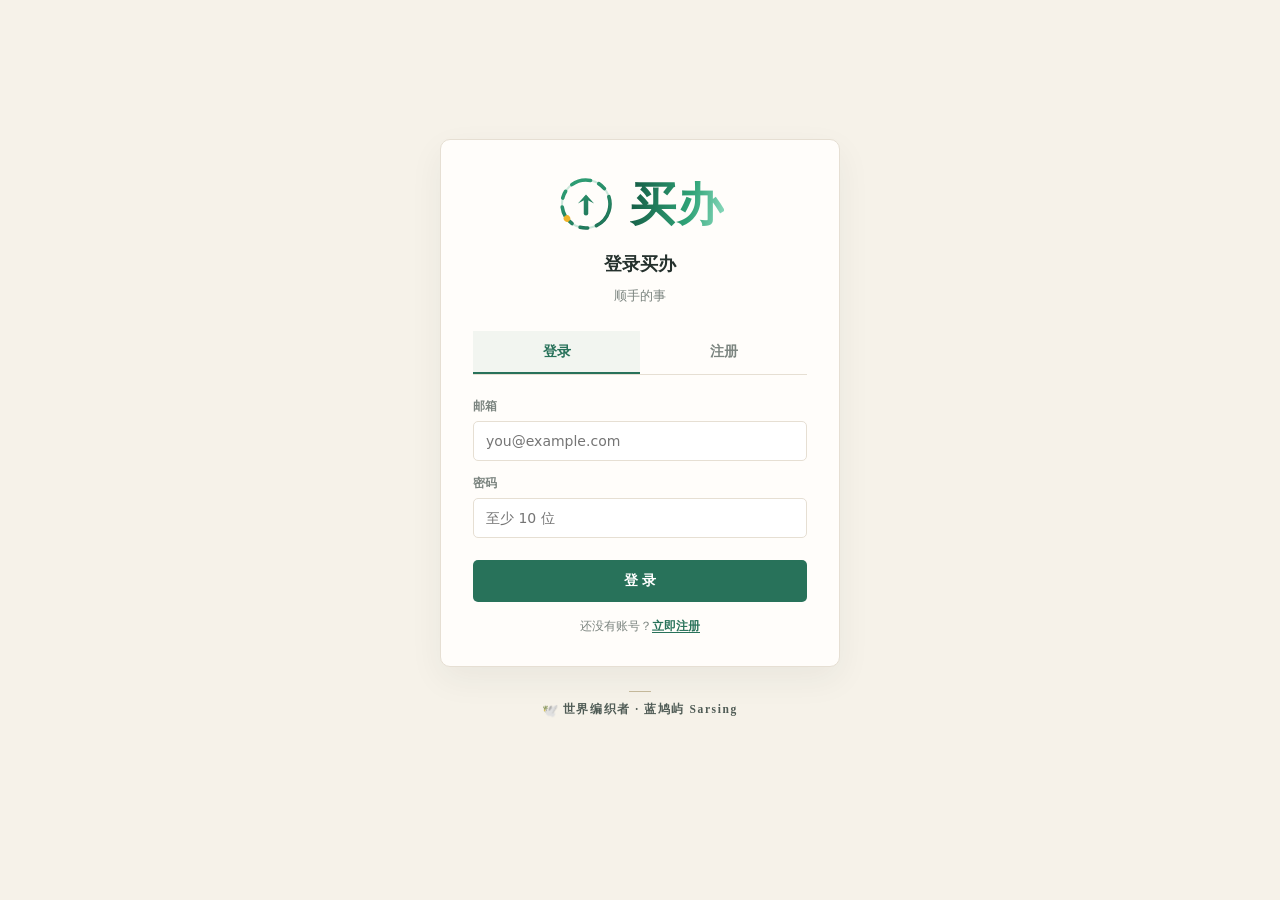
==== commit bb3a13b0: "v0.1 初始版本：出游采购组、价格分组国家配置、Gmarket 解析、转账单号/查收确认、退组/移除成员、下拉样式统一" ====
--- a/frontend/admin.html
+++ b/frontend/admin.html
@@ -11,21 +11,21 @@
     header { display:flex; align-items:center; justify-content:space-between; gap:16px; margin-bottom:28px; } .brand { font-size:18px; font-weight:800; } .brand span { color:var(--green); } .admin { display:flex; gap:10px; align-items:center; color:var(--muted); font-size:13px; } .avatar { width:31px; height:31px; display:grid; place-items:center; border-radius:50%; background:#dcebe2; color:var(--green); font-size:11px; font-weight:800; } .logout { border:1px solid var(--line); background:#fff; color:var(--muted); border-radius:4px; padding:6px 12px; font-weight:700; } .logout:hover { color:var(--red); border-color:var(--red); }
     h1 { margin:0; font-size:27px; line-height:1.2; } .sub { margin:7px 0 0; color:var(--muted); } .head { display:flex; align-items:end; justify-content:space-between; gap:20px; margin-bottom:21px; }
     .summary { display:flex; gap:8px; align-items:center; color:var(--muted); font-size:12px; } .summary b { color:var(--ink); } .filters { display:flex; align-items:center; gap:8px; margin-bottom:19px; } .filters input,.filters select { height:37px; border:1px solid var(--line); border-radius:5px; background:var(--surface); padding:0 10px; color:var(--ink); outline:none; } .filters input { flex:1; min-width:130px; max-width:370px; } .filters input:focus,.filters select:focus { border-color:var(--green); box-shadow:0 0 0 3px rgba(40,114,90,.1); } .edit-toggle { display:flex; align-items:center; gap:8px; margin-left:auto; color:var(--muted); font-size:12px; font-weight:700; white-space:nowrap; } .edit-toggle input { appearance:none; width:34px; height:19px; margin:0; border-radius:999px; background:#cbd2cc; position:relative; transition:.18s; } .edit-toggle input::after { content:""; position:absolute; width:13px; height:13px; left:3px; top:3px; border-radius:50%; background:#fff; transition:.18s; } .edit-toggle input:checked { background:var(--green); } .edit-toggle input:checked::after { transform:translateX(15px); } .edit-toggle b { color:var(--amber); } .edit-toggle input:checked + b { color:var(--green); }
-    .board { column-count:3; column-gap:17px; } .card { break-inside:avoid; overflow:hidden; margin:0 0 17px; border:1px solid var(--line); border-radius:8px; background:var(--surface); } .card-head { display:flex; align-items:center; gap:10px; padding:16px 16px 12px; } .person { width:34px; height:34px; display:grid; place-items:center; border-radius:50%; background:#e6ede8; color:#416151; font-size:11px; font-weight:800; } .name { font-weight:800; } .email { color:var(--muted); font-size:11px; } .badge { margin-left:auto; border-radius:999px; padding:4px 8px; font-size:11px; font-weight:750; white-space:nowrap; } .submitted { color:var(--blue); background:var(--blue-bg); } .locked { color:var(--amber); background:var(--amber-bg); } .success { color:var(--green); background:var(--green-bg); } .failed { color:var(--red); background:var(--red-bg); }
-    .status-row { padding:0 16px 13px; border-bottom:1px solid var(--line); } .status-row label { display:flex; align-items:center; justify-content:space-between; gap:9px; color:var(--muted); font-size:12px; } .status-row select { min-width:118px; border:1px solid var(--line); border-radius:4px; background:#fff; color:var(--ink); padding:6px; } .status-row .terminal { color:var(--muted); font-size:12px; }
+    .board { column-count:3; column-gap:17px; } .card { break-inside:avoid; overflow:hidden; margin:0 0 17px; border:1px solid var(--line); border-radius:8px; background:var(--surface); box-shadow:0 1px 2px rgba(37,49,45,.04); } .card-head { display:flex; align-items:center; gap:10px; padding:16px 16px 12px; } .person { width:34px; height:34px; display:grid; place-items:center; border-radius:50%; background:#e6ede8; color:#416151; font-size:11px; font-weight:800; } .name { font-weight:800; } .email { color:var(--muted); font-size:11px; } .badge { margin-left:auto; border-radius:999px; padding:4px 8px; font-size:11px; font-weight:750; white-space:nowrap; } .submitted { color:var(--blue); background:var(--blue-bg); } .locked { color:var(--amber); background:var(--amber-bg); } .success { color:var(--green); background:var(--green-bg); } .failed { color:var(--red); background:var(--red-bg); }
+    .status-row { padding:0 16px 13px; border-bottom:1px solid var(--line); } .status-row label { display:flex; align-items:center; justify-content:space-between; gap:9px; color:var(--muted); font-size:12px; } .status-row select { min-width:118px; height:37px; border:1px solid var(--line); border-radius:5px; background:var(--surface); color:var(--ink); padding:0 10px; } .status-row .terminal { color:var(--muted); font-size:12px; } .status-row .batch-chip { margin-left:auto; border-radius:999px; padding:3px 9px; background:#eef1ec; color:#496258; font-size:11px; font-weight:700; white-space:nowrap; } .status-row label { flex-wrap:wrap; }
     .items { padding:2px 0; } .item { display:grid; grid-template-columns:30px 1fr auto auto; align-items:center; gap:9px; padding:12px 16px; border-bottom:1px solid var(--line-soft); } .item:last-child { border-bottom:0; } .icon { width:30px; height:30px; display:grid; place-items:center; border-radius:5px; background:#edf0eb; color:#486355; font-size:9px; font-weight:800; } .item-name { font-size:12px; font-weight:750; } .item-meta { color:var(--muted); font-size:11px; margin-top:1px; } .amount { display:flex; align-items:center; gap:4px; } .qty { min-width:21px; text-align:center; color:var(--muted); font-size:12px; } .mini { width:21px; height:21px; padding:0; border:1px solid #d8ddd9; border-radius:3px; background:#fff; color:#4d5d55; line-height:1; } .mini:hover { border-color:var(--green); color:var(--green); } .remove { color:#9d615a; }
     .purchased { display:flex; align-items:center; gap:6px; padding:3px 6px 3px 3px; color:var(--muted); font-size:11px; white-space:nowrap; cursor:pointer; user-select:none; } .purchased input { appearance:none; width:17px; height:17px; margin:0; border:1.5px solid #c9d2cc; border-radius:4px; background:#fff; position:relative; cursor:pointer; transition:.15s; flex:none; } .purchased input:hover { border-color:var(--green); } .purchased input:checked { background:var(--green); border-color:var(--green); } .purchased input:checked::after { content:"✓"; position:absolute; left:3.5px; top:-1px; color:#fff; font-size:11px; font-weight:800; } .purchased.on { color:var(--green); font-weight:700; } .item-checks { display:flex; flex-direction:column; gap:3px; align-items:flex-end; } .purchased.conf input:checked { background:var(--blue); border-color:var(--blue); } .purchased.conf.on { color:var(--blue); } .color-chip { display:inline-block; padding:1px 7px; border-radius:999px; background:#eef1ec; color:#496258; font-size:10px; font-weight:700; white-space:nowrap; } .item-note { color:#7d6a3c; font-size:11px; margin-top:3px; line-height:1.5; word-break:break-all; } .pg { margin:10px 12px; border:1px solid var(--line); border-radius:8px; overflow:hidden; } .pg-head { display:grid; grid-template-columns:34px minmax(0,1fr) auto; gap:9px; align-items:center; padding:10px 12px; background:#fbf8f0; border-bottom:1px dashed var(--line); } .g-thumb { width:34px; height:34px; display:grid; place-items:center; border-radius:5px; background:#edf0eb; color:#486355; font-size:9px; font-weight:800; overflow:hidden; } .g-thumb img { width:100%; height:100%; object-fit:cover; display:block; } .pg-total { text-align:right; white-space:nowrap; } .pg-total .cny { font-size:10px; color:var(--muted); } .pg-row { display:grid; grid-template-columns:minmax(0,1fr) auto auto; gap:8px; align-items:center; padding:8px 12px; border-bottom:1px solid var(--line-soft); } .pg-row:last-child { border-bottom:0; } .vcell { display:flex; align-items:center; gap:6px; min-width:0; } .vcell b { font-size:12px; white-space:nowrap; overflow:hidden; text-overflow:ellipsis; } .vdot { width:12px; height:12px; border-radius:3px; border:1px solid rgba(0,0,0,.12); flex:none; } .vqty { color:var(--muted); font-size:10.5px; white-space:nowrap; }
     .card-foot { display:flex; align-items:center; justify-content:space-between; padding:13px 16px; background:#fffdf9; border-top:1px solid var(--line); } .card-foot span { color:var(--muted); font-size:12px; } .card-foot b { font-size:16px; } .edit-control:disabled { cursor:not-allowed; opacity:.38; } .notice { position:fixed; right:22px; bottom:22px; padding:11px 14px; background:#28463a; color:#fff; border-radius:5px; opacity:0; transform:translateY(8px); pointer-events:none; transition:opacity .2s ease, transform .2s ease; z-index:10; } .notice.show { opacity:1; transform:translateY(0); }
     .empty { padding:34px 16px; text-align:center; color:var(--muted); font-size:13px; } .loading { padding:34px 16px; text-align:center; color:var(--muted); font-size:13px; }
-    .parse-card { margin-bottom:19px; border:1px solid var(--line); border-radius:8px; background:var(--surface); padding:14px 16px; } .parse-head { font-weight:800; font-size:13px; margin-bottom:10px; } .parse-tip { color:var(--muted); font-weight:400; font-size:12px; margin-left:8px; } .parse-row { display:flex; gap:8px; } .parse-row input { flex:1; min-width:0; height:37px; border:1px solid var(--line); border-radius:5px; background:#fff; padding:0 10px; color:var(--ink); outline:none; } .parse-row input:focus { border-color:var(--green); box-shadow:0 0 0 3px rgba(40,114,90,.1); } .parse-btn { border:none; background:var(--green); color:#fff; border-radius:5px; padding:0 16px; font-weight:700; white-space:nowrap; } .parse-btn:hover { background:var(--green-dark); } .parse-btn:disabled { opacity:.5; cursor:not-allowed; } .parse-result { display:flex; gap:14px; align-items:center; margin-top:13px; padding:12px; border:1px solid var(--line-soft); border-radius:6px; background:#fffdf9; } .parse-result img { width:64px; height:64px; object-fit:contain; border:1px solid var(--line-soft); border-radius:5px; background:#fff; flex:none; } .parse-result .p-name { font-weight:800; font-size:13px; } .parse-result .p-meta { color:var(--muted); font-size:12px; margin-top:3px; } .parse-result .p-price { font-size:18px; font-weight:800; color:var(--green); margin-left:auto; white-space:nowrap; } .parse-err { margin-top:10px; color:var(--red); font-size:12px; } .icon { overflow:hidden; } .icon img { width:100%; height:100%; object-fit:cover; display:block; }
+    .parse-card { margin-bottom:19px; border:1px solid var(--line); border-radius:8px; background:var(--surface); padding:14px 16px; box-shadow:0 1px 2px rgba(37,49,45,.04); } .parse-head { font-weight:800; font-size:13px; margin-bottom:10px; } .parse-tip { color:var(--muted); font-weight:400; font-size:12px; margin-left:8px; } .parse-row { display:flex; gap:8px; } .parse-row input { flex:1; min-width:0; height:37px; border:1px solid var(--line); border-radius:5px; background:#fff; padding:0 10px; color:var(--ink); outline:none; } .parse-row input:focus { border-color:var(--green); box-shadow:0 0 0 3px rgba(40,114,90,.1); } .parse-btn { border:none; background:var(--green); color:#fff; border-radius:5px; padding:0 16px; font-weight:700; white-space:nowrap; } .parse-btn:hover { background:var(--green-dark); } .parse-btn:disabled { opacity:.5; cursor:not-allowed; } .parse-result { display:flex; gap:14px; align-items:center; margin-top:13px; padding:12px; border:1px solid var(--line-soft); border-radius:6px; background:#fffdf9; } .parse-result img { width:64px; height:64px; object-fit:contain; border:1px solid var(--line-soft); border-radius:5px; background:#fff; flex:none; } .parse-result .p-name { font-weight:800; font-size:13px; } .parse-result .p-meta { color:var(--muted); font-size:12px; margin-top:3px; } .parse-result .p-price { font-size:18px; font-weight:800; color:var(--green); margin-left:auto; white-space:nowrap; } .parse-err { margin-top:10px; color:var(--red); font-size:12px; } .icon { overflow:hidden; } .icon img { width:100%; height:100%; object-fit:cover; display:block; }
     .tabs { display:flex; gap:4px; margin-bottom:19px; border-bottom:1px solid var(--line); } .tab { border:none; background:none; padding:10px 16px; font-weight:750; color:var(--muted); border-bottom:2px solid transparent; margin-bottom:-1px; transition:color .15s ease, background-color .15s ease; } .tab:hover { color:var(--ink); background:#f2f6f1; } .tab.active { color:var(--green); border-bottom-color:var(--green); background:var(--green-bg); }
-    .prod-list { display:flex; flex-direction:column; gap:9px; } .prod-item { display:grid; grid-template-columns:20px 44px minmax(0,1fr) auto auto; align-items:center; gap:13px; padding:12px 14px; border:1px solid var(--line); border-radius:8px; background:var(--surface); } .p-thumb { width:44px; height:44px; display:grid; place-items:center; border-radius:5px; background:#edf0eb; color:#486355; font-size:10px; font-weight:800; overflow:hidden; } .p-thumb img { width:100%; height:100%; object-fit:cover; display:block; } .p-name { font-weight:750; font-size:13px; } .p-meta { color:var(--muted); font-size:11px; margin-top:2px; } .p-price { font-weight:800; white-space:nowrap; } .p-actions { display:flex; gap:6px; } .p-btn { border:1px solid var(--line); background:#fff; border-radius:4px; padding:5px 10px; font-size:12px; font-weight:700; color:var(--ink); } .p-btn:hover { border-color:var(--green); color:var(--green); } .p-btn.danger { color:var(--red); } .p-btn.danger:hover { border-color:var(--red); color:var(--red); } .p-btn.tax { color:var(--amber); } .p-btn.tax.on { color:var(--green); border-color:var(--green); } .cny-equiv { color:var(--muted); font-size:11px; font-weight:500; }
-    .settings-card { margin-bottom:19px; border:1px solid var(--line); border-radius:8px; background:var(--surface); padding:14px 16px; } .settings-head { font-weight:800; font-size:13px; margin-bottom:11px; } .settings-tip { color:var(--muted); font-weight:400; font-size:12px; margin-left:8px; } .settings-row { display:flex; gap:12px; align-items:flex-end; flex-wrap:wrap; } .settings-row label { display:flex; flex-direction:column; gap:5px; font-size:12px; color:var(--muted); } .settings-row input { height:34px; width:150px; border:1px solid var(--line); border-radius:5px; background:#fff; padding:0 9px; color:var(--ink); outline:none; } .settings-row input:focus { border-color:var(--green); box-shadow:0 0 0 3px rgba(40,114,90,.1); } .settings-row select { height:34px; border:1px solid var(--line); border-radius:5px; background:#fff; padding:0 8px; color:var(--ink); outline:none; }
-    .batch-card { border:1px solid var(--line); border-radius:8px; background:var(--surface); padding:14px 16px; margin-bottom:10px; } .batch-row { display:flex; align-items:center; justify-content:space-between; gap:12px; } .batch-items { color:var(--muted); font-size:12px; margin-top:8px; line-height:1.6; } .batch-assign { display:flex; gap:8px; margin-top:12px; align-items:center; } .batch-assign select { flex:1; min-width:0; height:34px; border:1px solid var(--line); border-radius:5px; background:#fff; padding:0 8px; color:var(--ink); outline:none; } .user-list { display:flex; flex-direction:column; gap:7px; } .user-row { display:flex; align-items:center; justify-content:space-between; gap:10px; font-size:13px; } .user-row select { height:30px; border:1px solid var(--line); border-radius:5px; background:#fff; padding:0 6px; color:var(--ink); }
+    .prod-list { display:flex; flex-direction:column; gap:9px; } .prod-item { display:grid; grid-template-columns:20px 44px minmax(0,1fr) auto auto; align-items:center; gap:13px; padding:12px 14px; border:1px solid var(--line); border-radius:8px; background:var(--surface); box-shadow:0 1px 2px rgba(37,49,45,.04); } .p-thumb { width:44px; height:44px; display:grid; place-items:center; border-radius:5px; background:#edf0eb; color:#486355; font-size:10px; font-weight:800; overflow:hidden; } .p-thumb img { width:100%; height:100%; object-fit:cover; display:block; } .p-name { font-weight:750; font-size:13px; } .p-meta { color:var(--muted); font-size:11px; margin-top:2px; } .p-price { font-weight:800; white-space:nowrap; } .p-actions { display:flex; gap:6px; } .p-btn { border:1px solid var(--line); background:#fff; border-radius:4px; padding:5px 10px; font-size:12px; font-weight:700; color:var(--ink); } .p-btn:hover { border-color:var(--green); color:var(--green); } .p-btn.danger { color:var(--red); } .p-btn.danger:hover { border-color:var(--red); color:var(--red); } .p-btn.tax { color:var(--amber); } .p-btn.tax.on { color:var(--green); border-color:var(--green); } .cny-equiv { color:var(--muted); font-size:11px; font-weight:500; }
+    .settings-card { margin-bottom:19px; border:1px solid var(--line); border-radius:8px; background:var(--surface); padding:14px 16px; box-shadow:0 1px 2px rgba(37,49,45,.04); } .settings-head { font-weight:800; font-size:13px; margin-bottom:11px; } .settings-tip { color:var(--muted); font-weight:400; font-size:12px; margin-left:8px; } .settings-row { display:flex; gap:12px; align-items:flex-end; flex-wrap:wrap; } .settings-row label { display:flex; flex-direction:column; gap:5px; font-size:12px; color:var(--muted); } .settings-row input { height:34px; width:150px; border:1px solid var(--line); border-radius:5px; background:#fff; padding:0 9px; color:var(--ink); outline:none; } .settings-row input:focus { border-color:var(--green); box-shadow:0 0 0 3px rgba(40,114,90,.1); } .settings-row select { height:37px; border:1px solid var(--line); border-radius:5px; background:var(--surface); padding:0 10px; color:var(--ink); outline:none; }
+    .batch-card { border:1px solid var(--line); border-radius:8px; background:var(--surface); padding:14px 16px; margin-bottom:10px; box-shadow:0 1px 2px rgba(37,49,45,.04); } .batch-row { display:flex; align-items:center; justify-content:space-between; gap:12px; } .batch-items { color:var(--muted); font-size:12px; margin-top:8px; line-height:1.6; } .batch-assign { display:flex; gap:8px; margin-top:12px; align-items:center; } .batch-assign select { flex:1; min-width:0; height:37px; border:1px solid var(--line); border-radius:5px; background:var(--surface); padding:0 10px; color:var(--ink); outline:none; } .user-list { display:flex; flex-direction:column; gap:7px; } .user-row { display:flex; align-items:center; justify-content:space-between; gap:10px; font-size:13px; } .user-row select { height:37px; border:1px solid var(--line); border-radius:5px; background:var(--surface); padding:0 10px; color:var(--ink); }
     .user-grid { display:flex; flex-direction:column; gap:7px; }
     .user-line { display:flex; align-items:center; gap:10px; padding:9px 11px; border:1px solid var(--line-soft); border-radius:6px; background:#fff; flex-wrap:wrap; }
     .user-line .u-main { min-width:0; flex:1 1 220px; }
-    .user-line select { height:30px; border:1px solid var(--line); border-radius:5px; background:#fff; padding:0 6px; color:var(--ink); max-width:150px; }
+    .user-line select { height:37px; border:1px solid var(--line); border-radius:5px; background:var(--surface); padding:0 10px; color:var(--ink); max-width:150px; }
     .tag { border-radius:999px; padding:2px 9px; font-size:11px; font-weight:700; white-space:nowrap; }
     .tag.admin { color:#fff; background:var(--blue); } .tag.off { color:var(--muted); background:#e7e5e0; }
     .group-line { display:grid; grid-template-columns:minmax(150px,1fr) 150px 170px auto auto auto; align-items:end; gap:10px; padding:10px 0; border-bottom:1px dashed var(--line-soft); }
@@ -34,17 +34,17 @@
     .group-line input { height:32px; width:100%; border:1px solid var(--line); border-radius:5px; padding:0 8px; color:var(--ink); outline:none; }
     .group-line input:focus { border-color:var(--green); box-shadow:0 0 0 3px rgba(40,114,90,.1); }
     .group-line > div:first-child { min-width:0; }
-    .group-line > div:first-child .p-meta { display:block; white-space:nowrap; overflow:hidden; text-overflow:ellipsis; }
+    .group-line > div:first-child .p-meta { white-space:nowrap; overflow:hidden; text-overflow:ellipsis; }
     .group-line .p-btn { white-space:nowrap; }
     .price-stack { display:inline-flex; flex-direction:column; align-items:flex-end; gap:2px; min-width:150px; }
     .price-stack > span { display:block; font-size:11px; line-height:1.35; white-space:nowrap; }
     .price-stack > span:nth-child(2) { color:var(--green-dark); }
     .price-stack > span:nth-child(3) { color:#7d5a16; }
-    .gdef { color:var(--amber); font-weight:750; }
-    @media(max-width:760px) { .group-line { grid-template-columns:minmax(130px,1fr) 125px 145px auto; } .group-line > div:first-child { grid-column:1 / -1; } .group-line label:first-of-type { grid-column:1 / 2; } }
-    @media(max-width:520px) { .group-line { grid-template-columns:1fr 1fr; } .group-line label, .group-line > div:first-child, .group-line .p-meta { grid-column:1 / -1; } .group-line .p-btn { width:100%; } }
+    .price-group-name { display:flex; align-items:center; gap:7px; min-width:0; min-height:32px; color:var(--ink); font-size:13px; font-weight:750; }
+    .price-group-name input { width:50%; flex:none; font-weight:750; }
+    .gdef { display:inline-flex; align-items:center; min-height:26px; padding:3px 9px; border:1px solid #eed7a5; border-radius:6px; background:var(--amber-bg); color:#7d5a16; font-size:11px; font-weight:800; white-space:nowrap; }
     /* 出游采购组：管理员建组表单 / 拉人面板 / 行内改标题日期 */
-    .create-card { border:1px solid var(--line); border-radius:8px; background:var(--surface); padding:14px 16px; margin-bottom:12px; } .cc-head { font-weight:800; font-size:13px; margin-bottom:6px; } .cc-tip { color:var(--muted); font-size:12px; margin:0 0 12px; } .cc-row { display:flex; flex-wrap:wrap; gap:11px; align-items:flex-end; } .cc-row label { display:flex; flex-direction:column; gap:5px; font-size:11.5px; color:var(--muted); } .cc-row input { height:34px; min-width:150px; border:1px solid var(--line); border-radius:5px; background:#fff; padding:0 9px; color:var(--ink); outline:none; } .cc-row input:focus { border-color:var(--green); box-shadow:0 0 0 3px rgba(40,114,90,.1); } .cc-row input#ag-title { min-width:210px; }
+    .create-card { border:1px solid var(--line); border-radius:8px; background:var(--surface); padding:14px 16px; margin-bottom:12px; box-shadow:0 1px 2px rgba(37,49,45,.04); } .cc-head { font-weight:800; font-size:13px; margin-bottom:6px; } .cc-tip { color:var(--muted); font-size:12px; margin:0 0 12px; } .cc-row { display:flex; flex-wrap:wrap; gap:11px; align-items:flex-end; } .cc-row label { display:flex; flex-direction:column; gap:5px; font-size:11.5px; color:var(--muted); } .cc-row input { height:34px; min-width:150px; border:1px solid var(--line); border-radius:5px; background:#fff; padding:0 9px; color:var(--ink); outline:none; } .cc-row input:focus { border-color:var(--green); box-shadow:0 0 0 3px rgba(40,114,90,.1); } .cc-row input#ag-title { min-width:210px; }
     .g-btn { border:1px solid var(--line); background:#fff; color:var(--muted); border-radius:5px; padding:7px 12px; font-size:12px; font-weight:700; white-space:nowrap; } .g-btn:hover { border-color:var(--green); color:var(--green); } .g-btn.primary { background:var(--green); border-color:var(--green); color:#fff; } .g-btn.primary:hover { background:var(--green-dark); color:#fff; } .g-btn.danger { color:var(--red); } .g-btn.danger:hover { border-color:var(--red); color:var(--red); }
     .pull-panel { border-top:1px dashed var(--line-soft); margin-top:12px; padding:11px 19px 13px; } .pull-head { font-size:12px; color:var(--muted); margin-bottom:8px; font-weight:700; } .pull-opts { display:flex; flex-wrap:wrap; gap:7px; max-height:130px; overflow:auto; } .opt-chip { display:inline-flex; align-items:center; gap:6px; padding:5px 10px; border:1px solid var(--line); border-radius:999px; background:#fff; color:var(--ink); font-size:12px; cursor:pointer; user-select:none; } .opt-chip:hover { border-color:var(--green); } .opt-chip.sel { background:var(--green-bg); border-color:var(--green); color:var(--green-dark); font-weight:700; } .opt-chip input { position:absolute; width:1px; height:1px; opacity:0; } .opt-chip:focus-within { border-color:var(--green); box-shadow:0 0 0 3px rgba(40,114,90,.1); } .pull-bar { display:flex; gap:9px; align-items:center; flex-wrap:wrap; margin-top:10px; } .pull-tip { color:var(--muted); font-size:11.5px; }
     .g-edit { border:1px dashed var(--line); border-radius:7px; background:#fbfaf6; padding:11px 13px; margin:10px 19px 0; } .g-edit-row { display:flex; flex-wrap:wrap; gap:11px; align-items:flex-end; } .g-edit-row label { display:flex; flex-direction:column; gap:5px; font-size:11.5px; color:var(--muted); } .g-edit-row input { height:34px; min-width:150px; border:1px solid var(--line); border-radius:5px; background:#fff; padding:0 9px; color:var(--ink); outline:none; } .g-edit-row input:focus { border-color:var(--green); box-shadow:0 0 0 3px rgba(40,114,90,.1); } .g-edit-row input#ge-title { min-width:210px; } .g-edit-acts { display:flex; gap:8px; margin-top:10px; }
@@ -85,12 +85,33 @@
   </style>
   <style>
     /* —— 出游采购组：管理台只读总览 —— */
-    .gcard { margin-bottom:12px; border:1px solid var(--line); border-radius:8px; background:var(--surface); padding:14px 16px 8px; }
+    .gcard { margin-bottom:12px; border:1px solid var(--line); border-radius:8px; background:var(--surface); padding:14px 16px 8px; box-shadow:0 1px 2px rgba(37,49,45,.04); }
     .grow { display:flex; align-items:flex-start; justify-content:space-between; gap:12px; }
     .gtitle { font-weight:800; font-size:14px; } .gmeta { color:var(--muted); font-size:11.5px; margin-top:3px; line-height:1.7; }
     .badge.gopen { color:var(--amber); background:var(--amber-bg); } .badge.gdone { color:var(--green); background:var(--green-bg); }
     .gcode { display:inline-flex; align-items:center; gap:7px; margin-top:7px; padding:4px 10px; border-radius:6px; background:var(--amber-bg); color:#7d5a16; font-size:12px; font-weight:700; } .gcode code { font-size:15px; letter-spacing:2px; color:#5d3f00; font-weight:900; } .gcode button { border:0; background:transparent; color:var(--amber); font-weight:800; cursor:pointer; padding:0 2px; }
-    .gmems { display:flex; flex-wrap:wrap; gap:5px; margin-top:8px; } .gmchip { padding:2px 9px; border-radius:999px; background:#eef1ec; color:#496258; font-size:11px; font-weight:700; } a.gmchip { text-decoration:none; cursor:pointer; transition:background-color .15s ease, transform .15s ease; } a.gmchip:hover { background:#d5e2da; color:var(--green-dark); box-shadow:0 0 0 1px rgba(40,114,90,.25); }
+    .invite-row { display:flex; flex-wrap:wrap; gap:8px; margin-top:7px; align-items:center; }
+    .invite { display:inline-flex; align-items:center; flex-wrap:wrap; gap:7px; margin-top:0; padding:5px 10px; border-radius:6px; background:var(--amber-bg); color:#7d5a16; font-size:12px; font-weight:700; }
+    .invite code { font-size:15px; letter-spacing:2px; color:#5d3f00; font-weight:900; }
+    .invite .copy { border:0; background:transparent; color:var(--amber); font-weight:800; cursor:pointer; padding:2px 5px; border-radius:4px; }
+    .invite .copy:hover { background:rgba(150,98,9,.12); }
+    .invite.invite-link { background:var(--green-bg); color:var(--green-dark); }
+    .invite.invite-link .copy { color:var(--green); }
+    .invite.invite-link .copy:hover { background:rgba(40,114,90,.12); }
+    .g-batches { display:flex; flex-direction:column; gap:6px; }
+    .g-batch { display:flex; align-items:center; gap:8px; flex-wrap:wrap; background:#fbf8f0; border:1px solid var(--line-soft); border-radius:7px; padding:6px 10px; font-size:12px; }
+    .gb-who { font-weight:800; } .gb-no { color:var(--muted); }
+    .gb-badge { border-radius:999px; padding:1px 8px; font-size:10.5px; font-weight:750; white-space:nowrap; }
+    .gb-badge.submitted { color:#336fa9; background:#e8f0f8; } .gb-badge.locked { color:#966209; background:#fff0d5; } .gb-badge.success { color:#28725a; background:#e5f0e9; } .gb-badge.failed { color:#a3463f; background:#f8e7e4; }
+    .gb-meta { color:var(--muted); font-size:11px; }
+    .gb-transfer { display:inline-flex; align-items:center; gap:8px; color:var(--ink); font-size:12px; font-weight:700; }
+    .gb-transfer .settlement-label { color:var(--muted); font-size:11px; font-weight:700; letter-spacing:.04em; white-space:nowrap; }
+    .gb-transfer input { width:190px; height:32px; padding:0 10px; border:1px solid #d8ddd8; border-radius:6px; background:#fff; color:var(--ink); font-size:12px; outline:none; box-shadow:0 1px 2px rgba(37,49,45,.03) inset; }
+    .gb-transfer input:focus { border-color:var(--green); box-shadow:0 0 0 3px rgba(40,114,90,.1); }
+    .receipt-pill { display:inline-flex; align-items:center; gap:6px; min-height:30px; padding:4px 9px; border:1px solid var(--line); border-radius:6px; background:#fff; color:var(--muted); font-size:12px; font-weight:700; }
+    .receipt-pill.on { border-color:#b8d5c4; background:var(--green-bg); color:var(--green-dark); }
+    .card .settlement-window { margin:10px 16px 0; }
+    .gmems { display:flex; flex-wrap:wrap; gap:5px; margin-top:8px; } .gmchip { display:inline-flex; align-items:center; gap:4px; padding:2px 9px; border-radius:999px; background:#eef1ec; color:#496258; font-size:11px; font-weight:700; } a.gmchip { text-decoration:none; cursor:pointer; transition:background-color .15s ease, transform .15s ease; } a.gmchip:hover { background:#d5e2da; color:var(--green-dark); box-shadow:0 0 0 1px rgba(40,114,90,.25); } .gmchip-x { border:0; background:transparent; color:#a9b3ad; font-size:13px; line-height:1; padding:0 1px; cursor:pointer; border-radius:4px; } .gmchip-x:hover { color:#c25e4e; background:#f6e3de; }
     .gsec { margin-top:10px; border-top:1px dashed var(--line-soft); } .gsec-t { font-size:11px; color:var(--muted); font-weight:700; margin:9px 2px 6px; } .gempty { padding:14px 2px; color:var(--muted); font-size:12px; }
     .grow2 { display:grid; grid-template-columns:36px minmax(0,1fr) auto; gap:10px; align-items:center; padding:7px 2px; border-bottom:1px solid var(--line-soft); } .grow2:last-child { border-bottom:0; }
     .gthumb { width:36px; height:36px; display:grid; place-items:center; border-radius:5px; background:#edf0eb; color:#486355; font-size:9px; font-weight:800; overflow:hidden; } .gthumb img { width:100%; height:100%; object-fit:cover; display:block; }
@@ -98,6 +119,56 @@
     .gi-check { display:flex; flex-direction:column; gap:3px; align-items:flex-end; } .gi-remark { margin-top:5px; } .gi-remark textarea { width:100%; max-width:420px; min-height:30px; padding:5px 8px; border:1px dashed var(--line); border-radius:5px; background:#fffdfa; color:var(--ink); font-size:12px; line-height:1.4; resize:vertical; outline:none; } .gi-remark textarea:focus { border-style:solid; border-color:var(--green); box-shadow:0 0 0 3px rgba(40,114,90,.08); }
     .gg { margin:8px 0; border:1px solid var(--line); border-radius:8px; overflow:hidden; } .gg-head { display:grid; grid-template-columns:36px minmax(0,1fr) auto; gap:10px; align-items:center; padding:9px 11px; background:#fbf8f0; } .gg-total { text-align:right; white-space:nowrap; font-size:12.5px; font-weight:800; } .gg-total .cny { font-size:10px; color:var(--muted); font-weight:500; } .gg-sub { display:grid; grid-template-columns:minmax(0,1fr) auto; gap:8px; align-items:center; padding:8px 11px; border-top:1px solid var(--line-soft); }
     .gfoot { display:flex; align-items:center; justify-content:space-between; margin-top:8px; border-top:1px solid var(--line-soft); padding-top:9px; } .gacts { display:flex; gap:6px; justify-content:flex-end; flex-wrap:wrap; }
+  </style>
+  <style>
+    /* 用户与设置：约束在 .page 内，顶区两列，卡片/行对齐 */
+    #view-users .head { margin-bottom: 18px; }
+    .users-top { display:grid; grid-template-columns:minmax(0,1fr) minmax(260px,320px); gap:16px; margin-bottom:16px; align-items:stretch; }
+    .users-top > .settings-card { margin-bottom:0; }
+    #view-users .settings-card { margin-bottom:16px; border-radius:10px; padding:18px 20px 16px; box-shadow:0 1px 2px rgba(37,49,45,.04); }
+    #view-users .settings-head { font-size:14px; margin-bottom:14px; padding-bottom:10px; border-bottom:1px solid var(--line-soft); }
+    #view-users .settings-tip { margin-left:6px; }
+    #view-users .settings-row { display:grid; grid-template-columns:repeat(auto-fit,minmax(140px,1fr)); gap:12px; align-items:end; }
+    #view-users .settings-row label { min-width:0; }
+    #view-users .settings-row input,
+    #view-users .settings-row select { width:100%; height:37px; }
+    #view-users .settings-row .parse-btn { height:36px; padding:0 18px; justify-self:start; white-space:nowrap; }
+    #view-users .users-form { grid-template-columns:minmax(160px,1.3fr) minmax(110px,1fr) minmax(130px,1fr) 120px minmax(130px,1fr) auto; }
+    #view-users .pg-add { margin-top:12px; border-top:1px dashed var(--line-soft); padding-top:14px; grid-template-columns:minmax(160px,1.4fr) 140px 200px auto; }
+    .sys-row { display:flex; align-items:center; justify-content:space-between; gap:14px; padding:14px; border:1px solid var(--line-soft); border-radius:8px; background:#fbfaf6; cursor:pointer; }
+    .sys-row > span { display:flex; flex-direction:column; gap:3px; min-width:0; }
+    .sys-row b { font-size:13px; color:var(--ink); font-weight:750; }
+    .sys-row .p-meta { font-size:12px; }
+    .sys-row input { appearance:none; width:40px; height:22px; margin:0; border-radius:999px; background:#cbd2cc; position:relative; transition:.18s; flex:none; cursor:pointer; }
+    .sys-row input::after { content:""; position:absolute; width:16px; height:16px; left:3px; top:3px; border-radius:50%; background:#fff; transition:.18s; box-shadow:0 1px 2px rgba(0,0,0,.12); }
+    .sys-row input:checked { background:var(--green); }
+    .sys-row input:checked::after { transform:translateX(18px); }
+    #view-users .user-grid { gap:8px; }
+    #view-users .user-line { gap:12px; padding:12px 14px; border-radius:8px; flex-wrap:nowrap; transition:border-color .15s ease, box-shadow .15s ease, background-color .15s ease; }
+    #view-users .user-line:hover { border-color:#d5e2da; box-shadow:0 2px 10px rgba(37,49,45,.06); background:#fffeff; }
+    #view-users .user-line .u-main { flex:1 1 220px; min-width:180px; }
+    #view-users .user-line select { height:37px; width:118px; max-width:140px; flex:none; }
+    #view-users .user-line .p-actions { margin-left:auto; display:flex; gap:6px; flex:none; flex-wrap:wrap; justify-content:flex-end; }
+    #view-users .group-line { padding:12px 4px; gap:12px; }
+    #view-users .filters { margin-bottom:12px; }
+    @media (max-width:1100px) {
+      .users-top { grid-template-columns:1fr; }
+      #view-users .users-form { grid-template-columns:repeat(3,minmax(0,1fr)); }
+      #view-users .users-form .parse-btn { grid-column:1 / -1; width:100%; }
+      #view-users .pg-add { grid-template-columns:1fr 1fr; }
+      #view-users .pg-add .parse-btn { grid-column:1 / -1; width:100%; }
+      #view-users .user-line { flex-wrap:wrap; }
+      #view-users .user-line .p-actions { width:100%; justify-content:flex-start; }
+    }
+    @media (max-width:760px) {
+      #view-users .users-form, #view-users .pg-add, #view-users .settings-row { grid-template-columns:1fr; }
+      #view-users .settings-row .parse-btn { width:100%; }
+    }
+    .page-credit { display:block; box-sizing:border-box; width:100%; margin:24px 0 40px; padding:0 16px; text-align:center; user-select:none; }
+    .page-credit .credit-line { display:block; width:22px; height:1px; margin:0 auto 8px; background:#c4b89a; }
+    .page-credit .credit-txt { display:inline-flex; align-items:center; justify-content:center; gap:.4em; font-size:11.5px; letter-spacing:.1em; color:#8a938d; text-align:center; }
+    .page-credit .credit-mark { font-size:13px; letter-spacing:0; line-height:1; }
+    .page-credit .credit-txt b { font-family:"Songti SC","STSong","Noto Serif SC","SimSun",serif; font-style:normal; font-weight:600; letter-spacing:.14em; color:#4f5b55; }
   </style>
   <link rel="stylesheet" href="responsive.css">
 </head>
@@ -114,8 +185,8 @@
       <div id="view-carts" data-page-node-id="CUEdpWFIz4ohHNDbQVkKdn">
       <div class="head" data-page-node-id="CfzgMrgFy4ceAjiWU8heEy"><div data-page-node-id="TxLrYrBUCCqP3nr6FtGT3L"><h1 data-page-node-id="BBAHwjAHOUnZK9Q1Wz0Zpz">用户采购清单</h1><p class="sub" data-page-node-id="YUXb8gjuTfmyfzEMoVwK2c">按用户分组处理提交的商品，并维护采购状态。</p></div><div class="summary" data-page-node-id="HS1Lvlpoxk5ljdu8ZTxXXl"><span data-page-node-id="T8NfsjSOtVHkiOP2pQuFri">共 <b id="user-total" data-page-node-id="mudQ71JI5w18Ut5wqtfli3">0</b> 位用户</span><span data-page-node-id="U9n67sKzHLQv1ndX3kuB2q">·</span><span data-page-node-id="rhHhQ3FOHMQUMFrEKDzBL8"><b id="item-total" data-page-node-id="eS2c6F8YCvJNb51xdU3Zcc">0</b> 件待处理商品</span></div></div>
       <section class="parse-card" data-page-node-id="75IOXDUtSGdgkQG3W8xSvA">
-        <div class="parse-head" data-page-node-id="Pz4hcoX0DlcFJSfmNOfaBh">链接解析<span class="parse-tip" data-page-node-id="dQ1DvVRBb5BXyLWqWFr9Tf">粘贴 kakaku.com 或北村相机（kitamuracamera.jp /buy/item/）商品详情页链接，自动解析名称 / 价格 / 缩略图</span></div>
-        <div class="parse-row" data-page-node-id="xSIji0FAzGy2pL9aiKqxER"><input id="parse-url" placeholder="粘贴 kakaku.com 或北村相机商品详情链接" onkeydown="if(event.key==='Enter')parseUrl()" data-page-node-id="QzkoAepcDNdCsuqX3SJuRy"><button class="parse-btn" id="parse-btn" onclick="parseUrl()" data-page-node-id="brwrs5899HqQUJ4xhzqoB5">解析</button></div>
+        <div class="parse-head" data-page-node-id="Pz4hcoX0DlcFJSfmNOfaBh">链接解析<span class="parse-tip" data-page-node-id="dQ1DvVRBb5BXyLWqWFr9Tf">粘贴 kakaku.com / 北村相机（kitamuracamera.jp /buy/item/）或 global.gmarket.co.kr 商品详情页链接，自动解析名称 / 价格 / 缩略图</span></div>
+        <div class="parse-row" data-page-node-id="xSIji0FAzGy2pL9aiKqxER"><input id="parse-url" placeholder="粘贴 kakaku.com / 北村相机 / Gmarket 商品详情链接" onkeydown="if(event.key==='Enter')parseUrl()" data-page-node-id="QzkoAepcDNdCsuqX3SJuRy"><button class="parse-btn" id="parse-btn" onclick="parseUrl()" data-page-node-id="brwrs5899HqQUJ4xhzqoB5">解析</button></div>
         <div id="parse-result" data-page-node-id="N8VsQAXe8SoDG1d67Ln00D"></div>
       </section>
       <div class="filters" data-page-node-id="JvH5ro18oepVifnFimLdwx"><input id="search" placeholder="搜索用户或商品" oninput="render()" data-page-node-id="oUf62XnP29Ih1xUz7TO7gk"><select id="filter" onchange="render()" data-page-node-id="JDdiTR5Y7tupbIoktnTicT"><option value="all" data-page-node-id="h5xhrTkhttgZAlT1kHPAEE">全部采购状态</option><option value="submitted" data-page-node-id="YBSY5mGFHIyS6v288jslfO">待处理</option><option value="locked" data-page-node-id="cRgHHh6me1mE7GCyBTn35V">采购锁定</option><option value="success" data-page-node-id="7Y4yyL26EzbcTRR9O2frgQ">采购成功</option><option value="failed" data-page-node-id="LzEmqQvcF4oVOqrkzTO57l">采购失败</option></select><label class="edit-toggle" data-page-node-id="kEU8aDbH1xTEzUiWFKzvbh"><input id="edit-mode" type="checkbox" onchange="setEditMode()" data-page-node-id="jhtcOzVqWoAtUKn3AuY27t"><b id="edit-label" data-page-node-id="rXG3chYE4DeiSGWIiwCjNL">调整已关闭</b></label></div>
@@ -147,6 +218,7 @@
           <p class="cc-tip">管理员代建组不受「每个采购员累计 3 个」的配额限制；建组后由你担任该组采购员，可拉人、勾选采购、标记完成。</p>
           <div class="cc-row">
             <label>组标题<input id="ag-title" placeholder="例如：9月东京代购"></label>
+            <label>国家<select id="ag-country" autocomplete="off"></select></label>
             <label>开始日期<input id="ag-start" type="date"></label>
             <label>结束日期<input id="ag-end" type="date" autocomplete="off"></label>
             <button class="g-btn primary" onclick="adminCreateGroup()">创建出游组</button>
@@ -155,40 +227,48 @@
         <div class="filters"><input id="grp-search" placeholder="搜索组标题 / 采购员 / 成员" oninput="renderGroups()"><select id="grp-status" onchange="renderGroups()"><option value="all">全部状态</option><option value="open">进行中</option><option value="completed">已完成</option></select></div>
         <section class="prod-list" id="group-list"><div class="loading">加载中…</div></section>
       </div>
-    </main>
-  </div>
-  <div class="notice" id="notice" role="status" aria-live="polite" aria-atomic="true" data-page-node-id="5Gb3BmT9b9RtFshlI9raS1">已更新</div>
       <div id="view-users" style="display:none">
-        <div class="head"><div><h1>用户与设置</h1><p class="sub">创建账号、管理角色与价格组、重置密码、启停账号；删除用户会连同其全部清单一并彻底删除（不可恢复）。</p></div></div>
-        <section class="settings-card">
-          <div class="settings-head">添加用户<span class="settings-tip">创建后即可用该邮箱与初始密码登录</span></div>
-          <div class="settings-row">
-            <label>邮箱<input id="nu-email" type="email" autocomplete="email" placeholder="name@example.com"></label>
-            <label>姓名<input id="nu-name" placeholder="姓名"></label>
-            <label>初始密码<input id="nu-pass" type="password" autocomplete="new-password" placeholder="至少 6 位"></label>
-            <label>角色<select id="nu-role"><option value="user">普通用户</option><option value="purchaser">采购人</option></select></label>
-            <label>价格组<select id="nu-group" autocomplete="off"></select></label>
-            <button class="parse-btn" onclick="createUser()">创建用户</button>
+        <div class="head">
+          <div>
+            <h1>用户与设置</h1>
+            <p class="sub">创建账号、管理角色与价格组、重置密码、启停账号；删除用户会连同其全部清单一并彻底删除（不可恢复）。</p>
           </div>
-        </section>
-        
+          <div class="summary"><span>共 <b id="users-total">0</b> 位用户</span><span>·</span><span><b id="groups-total">0</b> 个价格组</span></div>
+        </div>
+        <div class="users-top">
+          <section class="settings-card">
+            <div class="settings-head">添加用户<span class="settings-tip">创建后即可用该邮箱与初始密码登录</span></div>
+            <div class="settings-row users-form">
+              <label>邮箱<input id="nu-email" type="email" autocomplete="email" placeholder="name@example.com"></label>
+              <label>姓名<input id="nu-name" placeholder="姓名"></label>
+              <label>初始密码<input id="nu-pass" type="password" autocomplete="new-password" placeholder="至少 6 位"></label>
+              <label>角色<select id="nu-role"><option value="user">普通用户</option><option value="purchaser">采购人</option></select></label>
+              <label>价格组<select id="nu-group" autocomplete="off"></select></label>
+              <button class="parse-btn" onclick="createUser()">创建用户</button>
+            </div>
+          </section>
+          <section class="settings-card">
+            <div class="settings-head">系统设置<span class="settings-tip">关闭后登录页不再提供注册</span></div>
+            <label class="sys-row">
+              <span><b>允许用户自助注册</b><span class="p-meta">关闭后账号一律由管理员在后台创建</span></span>
+              <input type="checkbox" id="reg-open" onchange="saveReg(this.checked)">
+            </label>
+          </section>
+        </div>
         <section class="settings-card">
           <div class="settings-head">价格算法分组<span class="settings-tip">每组一套税率 / 汇率；用户清单按其归属组折算，未指派 = 默认组。默认组不可删除，有成员的分组需先调整归属</span></div>
           <div id="price-group-list"></div>
-          <div class="settings-row" style="margin-top:10px;border-top:1px dashed var(--line-soft);padding-top:10px">
+          <div class="settings-row pg-add">
             <label>组名<input id="ng-name" placeholder="如：海外直采组"></label>
+            <label>国家<select id="ng-country" onchange="onNgCountry()"><option value="">选择国家</option></select></label>
             <label>税率（%）<input id="ng-tax" type="number" step="0.1" min="0" max="100" value="10"></label>
-            <label>汇率（1 日元 = 元）<input id="ng-rate" type="number" step="0.0001" min="0.0001" value="0.048" inputmode="decimal"></label>
+            <label>汇率（1 <span id="ng-cur">本币</span> = 元）<input id="ng-rate" type="number" step="0.0001" min="0.0001" value="0.048" inputmode="decimal"></label>
             <button class="parse-btn" onclick="addGroup()">添加分组</button>
           </div>
         </section>
         <section class="settings-card">
-          <div class="settings-head">系统设置<span class="settings-tip">关闭后登录页不再提供注册，账号一律由管理员在后台创建</span></div>
-          <label style="display:flex;align-items:center;gap:9px;color:var(--muted);font-size:13px;cursor:pointer"><input type="checkbox" id="reg-open" style="width:17px;height:17px" onchange="saveReg(this.checked)"> 允许用户自助注册</label>
-        </section>
-<section class="settings-card">
           <div class="settings-head">用户列表<span class="settings-tip">角色 / 归属价格组可直接下拉调整；停用后无法登录，数据保留可再启用</span></div>
-          <div class="filters" style="margin-bottom:10px"><input id="u-search" placeholder="搜索姓名或邮箱" oninput="renderUsers()"><select id="u-status" onchange="renderUsers()"><option value="all">全部状态</option><option value="active">正常</option><option value="stopped">已停用</option></select></div>
+          <div class="filters"><input id="u-search" placeholder="搜索姓名或邮箱" oninput="renderUsers()"><select id="u-status" onchange="renderUsers()"><option value="all">全部状态</option><option value="active">正常</option><option value="stopped">已停用</option></select></div>
           <div class="batch-bar" id="user-batch-bar">
             <label class="sel-all" title="全选当前列表可选用户"><input type="checkbox" class="cb" id="user-sel-all" onchange="toggleAllUsers(this.checked)">全选</label>
             <span class="sel-count" id="user-sel-count">已选 0 人</span>
@@ -198,17 +278,22 @@
           <div class="user-grid" id="user-grid"><div class="loading">加载中…</div></div>
         </section>
       </div>
+    </main>
+  </div>
+  <div class="page-credit"><span class="credit-line"></span><span class="credit-txt"><span class="credit-mark">🕊️</span><b>世界编织者 · 蓝鸠屿 Sarsing</b></span></div>
+  <div class="notice" id="notice" role="status" aria-live="polite" aria-atomic="true" data-page-node-id="5Gb3BmT9b9RtFshlI9raS1">已更新</div>
   <script src="auth.js"></script>
   <script>
     // 与后端 /api/admin/carts/{id}/status 保持一致的状态机（仅管理员视角）
     const TRANSITIONS = {
       draft: ["submitted"],
       submitted: ["draft", "locked", "failed"],
-      locked: ["submitted", "success", "failed"],
+      locked: ["draft", "submitted", "success", "failed"],
       success: [],
       failed: ["draft"],
     };
-    const VERBS = { draft: "退回草稿", submitted: "回到待处理", locked: "锁定", success: "标记成功", failed: "标记失败" };
+    // locked -> draft 即「解锁恢复可编辑」；failed -> draft 是退回重提，语义一致。
+    const VERBS = { draft: "解锁/退回草稿", submitted: "回到待处理", locked: "锁定", success: "标记成功", failed: "标记失败" };
     let carts = [];
     let editMode = false;
     const noticeEl = document.getElementById("notice");
@@ -227,7 +312,7 @@
       try {
         const d = await api("/api/products/parse-url", { method: "POST", body: { url } });
         lastParsed = d;
-        const meta = [d.source ? {kakaku: "kakaku", kitamura: "北村相机"}[d.source] || d.source : null, d.maker, d.currency, d.rating ? "评分 " + d.rating + (d.review_count ? "（" + d.review_count + " 条）" : "") : null]
+        const meta = [d.source ? {kakaku: "kakaku", kitamura: "北村相机", gmarket: "Gmarket"}[d.source] || d.source : null, d.maker, d.currency, d.rating ? "评分 " + d.rating + (d.review_count ? "（" + d.review_count + " 条）" : "") : null]
           .filter(Boolean).join(" · ");
         box.innerHTML = `<div class="parse-result">
           ${d.image_url ? `<img src="${esc(d.image_url)}" alt="${esc(d.name || "商品图片")}" loading="lazy" onerror="this.style.display='none'">` : ""}
@@ -300,7 +385,7 @@
     async function editProduct(id) {
       const p = products.find(x => x.id === id);
       if (!p) return;
-      const hint = p.currency === "JPY" ? "请输入新价格（日元整数）" : "请输入新价格（人民币分）";
+      const hint = p.currency === "JPY" ? "请输入新价格（日元整数）" : (p.currency === "CNY" ? "请输入新价格（人民币分）" : "请输入新价格（本币整数，当前 " + (p.currency || "?") + "）");
       const val = prompt(hint, p.price_cents);
       if (val === null) return;
       const n = parseInt(val, 10);
@@ -355,6 +440,7 @@
         ]);
         gGroups = list || [];
         memberOptions = opts || [];
+        if (!COUNTRIES.length) loadCountries();
         renderGroups();
       } catch (err) {
         const box = document.getElementById("group-list");
@@ -378,7 +464,9 @@
       users = await api("/api/admin/users");
       priceGroups = await api("/api/settings/price-groups");
       document.getElementById("nu-group").innerHTML = userGroupOptions(null);
-      renderUsers(); renderPriceGroups(); loadReg();
+      const ut = document.getElementById("users-total"); if (ut) ut.textContent = users.length;
+      const gt = document.getElementById("groups-total"); if (gt) gt.textContent = (priceGroups || []).length;
+      renderUsers(); renderPriceGroups(); loadReg(); loadCountries();
     }
     // —— 点击用户头像：查看该用户全部清单（弹窗） ——
     async function showUserCarts(userId, name) {
@@ -556,13 +644,12 @@
     function renderPriceGroups() {
       const box = document.getElementById("price-group-list");
       box.innerHTML = (priceGroups || []).map(g => {
-        const members = `（${g.user_count} 人）`;
+        const members = g.user_count ? `（${g.user_count} 人）` : "";
         const nameCtrl = `<input id="pg-name-${g.id}" value="${esc(g.name)}" ${g.is_default ? "disabled" : ""}>`;
-        return `<div class="group-line">
-          <div style="min-width:118px">${g.is_default ? '<span class="gdef">默认组</span>' : esc(g.name)} <span class="p-meta">${g.is_default ? "全局兜底" : ""}${members}</span></div>
-          <label>组名${nameCtrl}</label>
+        return `<div class="group-line ${g.is_default ? "is-default" : ""}">
+          <div class="price-group-name">${g.is_default ? '<span class="gdef">默认组</span><span class="p-meta">全局兜底</span>' : nameCtrl}${g.country_name ? `<span class="p-meta">${esc(g.country_name)}</span>` : ""}<span class="p-meta">${members}</span></div>
           <label>税率（%）<input id="pg-tax-${g.id}" type="number" step="0.1" min="0" max="100" value="${g.tax_rate}"></label>
-          <label>汇率（1 日元 = 元）<input id="pg-rate-${g.id}" type="number" step="0.0001" min="0.0001" value="${g.exchange_rate_jpy_cny}"></label>
+          <label>汇率（1 本币 = 元）<input id="pg-rate-${g.id}" type="number" step="0.0001" min="0.0001" value="${g.exchange_rate_jpy_cny}"></label>
           <button class="p-btn" onclick="updateGroup(${g.id})">保存</button>
           ${g.is_default ? "" : (g.user_count > 0 ? '<span class="p-meta">有成员，先调整归属再删</span>' : `<button class="p-btn danger" onclick="deleteGroup(${g.id})">删除</button>`)}
         </div>`;
@@ -572,17 +659,46 @@
       const name = document.getElementById("ng-name").value.trim();
       const tax = parseFloat(document.getElementById("ng-tax").value);
       const rate = parseFloat(document.getElementById("ng-rate").value);
+      const country = document.getElementById("ng-country").value || null;
       if (!name) { notify("请填写组名"); return; }
       try {
-        await api("/api/settings/price-groups", { method: "POST", body: { name, tax_rate: tax, exchange_rate_jpy_cny: rate } });
+        await api("/api/settings/price-groups", { method: "POST", body: { name, tax_rate: tax, exchange_rate_jpy_cny: rate, country } });
         document.getElementById("ng-name").value = "";
         await loadUsersView(); notify("分组已添加");
       } catch (err) { notify(err.message || "添加失败"); }
     }
+    let COUNTRIES = [];
+    function countryName(code) {
+      const c = (COUNTRIES || []).find(x => x.code === code);
+      return c ? c.name : code;
+    }
+    async function loadCountries() {
+      try { COUNTRIES = await api("/api/settings/countries"); } catch (_) { COUNTRIES = []; }
+      const sel = document.getElementById("ng-country");
+      if (sel) {
+        sel.innerHTML = '<option value="">选择国家</option>' + (COUNTRIES || []).map(c =>
+          `<option value="${c.code}" data-tip="${c.scrapers && c.scrapers.length ? "比价网站：" + c.scrapers.join(" / ") : "暂无比价网站"}">${c.name}（${c.symbol}${c.currency}）</option>`).join("");
+      }
+      const ag = document.getElementById("ag-country");
+      if (ag) {
+        ag.innerHTML = (COUNTRIES || []).map(c =>
+          `<option value="${c.code}" ${c.code === "jp" ? "selected" : ""}>${c.name}（${c.symbol}${c.currency}）</option>`).join("") || '<option value="">未配置国家</option>';
+      }
+    }
+    function onNgCountry() {
+      const code = document.getElementById("ng-country").value;
+      const c = (COUNTRIES || []).find(x => x.code === code);
+      if (!c) return;
+      document.getElementById("ng-tax").value = c.tax_rate;
+      document.getElementById("ng-rate").value = c.exchange_rate_cny;
+      const cur = document.getElementById("ng-cur"); if (cur) cur.textContent = c.currency;
+      const opt = document.getElementById("ng-country").selectedOptions[0];
+      notify("已继承「" + c.name + "」参数" + (opt && opt.dataset.tip ? " · " + opt.dataset.tip : ""));
+    }
     async function updateGroup(id) {
       const g = (priceGroups || []).find(x => x.id === id);
       const body = {
-        name: document.getElementById("pg-name-" + id).value.trim() || (g && g.name),
+        name: (document.getElementById("pg-name-" + id)?.value || "").trim() || (g && g.name),
         tax_rate: parseFloat(document.getElementById("pg-tax-" + id).value),
         exchange_rate_jpy_cny: parseFloat(document.getElementById("pg-rate-" + id).value),
       };
@@ -640,12 +756,15 @@
         return `<article class="gcard">
           <div class="grow"><div style="min-width:0">
             <div class="gtitle">${esc(g.title)}</div>
-            <div class="gmeta">采购员 ${esc(p.full_name || p.email)} · ${esc(gRange(g))} · 共 ${g.total} 件 / 已采购 ${done} 件</div>
-            ${open ? `<div class="gcode">入组邀请码 <code>${esc(g.invite_code)}</code><button onclick="gCopy('${esc(g.invite_code)}', this)">复制</button><button onclick="gCopyLink('${esc(g.invite_code)}', this)" title="复制邀请链接，发同事点开登录/注册后自动入组">复制邀请链接</button></div>` : ""}
-            ${members.length ? `<div class="gmems">${members.map(m => `<a class="gmchip" href="member.html?group_id=${g.id}&member_id=${m.id}" title="查看 ${esc(m.full_name || m.email)} 在本组提交的清单">${esc(m.full_name || m.email)}</a>`).join("")}</div>` : ""}
+            <div class="gmeta">采购员 ${esc(p.full_name || p.email)} · ${esc(gRange(g))} · ${g.country ? countryName(g.country) + " · " : ""}共 ${g.total} 件 / 已采购 ${done} 件</div>
+            ${open ? `<div class="invite-row"><div class="invite"><span>入组邀请码</span><code>${esc(g.invite_code)}</code><button class="copy" onclick="gCopy('${esc(g.invite_code)}', this)">复制邀请码</button></div><div class="invite invite-link"><span>邀请链接</span><button class="copy" onclick="gCopyLink('${esc(g.invite_code)}', this)" title="复制邀请链接，发同事点开登录/注册后自动入组">复制邀请链接</button></div></div>` : ""}
+            ${members.length ? `<div class="gmems">${members.map(m => open
+              ? `<span class="gmchip">${esc(m.full_name || m.email)}<button type="button" class="gmchip-x" onclick="gRemoveMember(${g.id}, ${m.id})" title="移除该成员">×</button></span>`
+              : `<a class="gmchip" href="member.html?group_id=${g.id}&member_id=${m.id}" title="查看 ${esc(m.full_name || m.email)} 在本组提交的清单">${esc(m.full_name || m.email)}</a>`).join("")}</div>` : ""}
           </div><span class="badge ${open ? "gopen" : "gdone"}">${open ? "进行中" : "已完成"}</span></div>
           ${gEditId === g.id ? gEditRow(g) : ""}
           ${open && gPullId === g.id ? gPullPanel(g, members) : ""}
+          ${g.batches && g.batches.length ? `<div class="gsec g-batches"><div class="gsec-t">批次结算</div>${g.batches.map(b => `<div class="g-batch"><span class="gb-who">${esc((b.requester && (b.requester.full_name || b.requester.email)) || "")}</span><span class="gb-no">第 ${b.batch_no || 1} 批</span><span class="gb-badge ${b.status}">${esc(STATUS_LABELS[b.status] || b.status)}</span><span class="gb-meta">${b.count} 件</span>${b.status === "locked" || b.status === "success" ? `<label class="gb-transfer"><span class="settlement-label">转账单号</span><input value="${esc(b.transfer_no || "")}" placeholder="填写单号" onchange="saveTransfer(${b.cart_id}, this.value)"></label><span class="receipt-pill${b.receipt_confirmed ? " on" : ""}">${b.receipt_confirmed ? "已确认" : "未确认"}</span>` : ""}</div>`).join("")}</div>` : ""}
           <div class="gsec">${items.length ? `<div class="gsec-t">组内已提交条目（${g.total} 件）</div>` + gRenderItems(items) : '<div class="gempty">该组还没有成员提交的清单</div>'}</div>
           <div class="gfoot"><div></div><div class="gacts">
             ${open ? `<button class="p-btn" onclick="gToggleEdit(${g.id})">${gEditId === g.id ? "收起编辑" : "改标题 / 日期"}</button>` : ""}
@@ -699,23 +818,35 @@
         await loadGroupsView(); notify("已加入选中需求人");
       } catch (err) { notify(err.message || "操作失败"); }
     }
+    async function gRemoveMember(gid, uid) {
+      const g = gGroups.find(x => x.id === gid);
+      const m = (g && g.members || []).find(x => x.id === uid);
+      if (!g || !m) return;
+      if (!confirm("把「" + (m.full_name || m.email) + "」移出该出游组？其已提交/锁定的清单仍保留，采购员继续处理。")) return;
+      try {
+        await api("/api/groups/" + gid + "/members/" + uid, { method: "DELETE" });
+        await loadGroupsView(); notify("已移除该成员");
+      } catch (err) { notify(err.message || "移除失败"); }
+    }
     async function adminCreateGroup() {
       const title = (document.getElementById("ag-title").value || "").trim();
+      const country = document.getElementById("ag-country").value || null;
       const start = document.getElementById("ag-start").value;
       const end = document.getElementById("ag-end").value;
       if (!title) { notify("请填写组标题"); return; }
       if (!start || !end) { notify("请选择出游开始与结束日期"); return; }
       if (end < start) { notify("结束日期不能早于开始日期"); return; }
       try {
-        await api("/api/groups", { method: "POST", body: { title, start_date: start, end_date: end } });
+        await api("/api/groups", { method: "POST", body: { title, start_date: start, end_date: end, country } });
         document.getElementById("ag-title").value = "";
         document.getElementById("ag-start").value = "";
         document.getElementById("ag-end").value = "";
-        await loadGroupsView(); notify("出游组已创建，邀请码见组卡片；也可复制邀请链接发同事");
+        await loadGroupsView(); notify("出游组已创建，邀请码见组卡片；组内清单默认按" + countryName(country) + "折算");
       } catch (err) { notify(err.message || "创建失败"); }
     }
     function gCheckCell(it) {
       return `<div class="gi-check">
+        <label class="purchased ${it.purchase_confirmed ? 'conf on' : 'conf'}" title="确认采购"><input type="checkbox" ${it.purchase_confirmed ? 'checked' : ''} onchange="gToggleConfirmed(${it.id}, this.checked)">采购确认</label>
         <label class="purchased ${it.purchased ? 'on' : ''}" title="标记是否已采购"><input type="checkbox" ${it.purchased ? 'checked' : ''} onchange="gTogglePurchased(${it.id}, this.checked)">采购</label>
       </div>`;
     }
@@ -800,9 +931,9 @@
     }
     function cartTotal(cart) {
       const items = cart.items || [];
-      const hasJpy = items.some(i => i.product && i.product.currency === "JPY");
+      const hasNative = items.some(i => i.product && i.product.currency && i.product.currency !== "CNY");
       const cny = money(cnyTotal(items), "CNY");
-      if (hasJpy) return cny + ' <span style="color:var(--muted);font-size:12px;font-weight:400">(本币 ' + moneyGroup(items) + ')</span>';
+      if (hasNative) return cny + ' <span style="color:var(--muted);font-size:12px;font-weight:400">(本币 ' + moneyGroup(items) + ')</span>';
       return cny;
     }
 
@@ -834,7 +965,8 @@
         const user = cart.user;
         return `<article class="card">
           <div class="card-head"><span class="person">${initials(user.full_name || user.email)}</span><div><div class="name">${user.full_name || user.email}</div><div class="email">${user.email}</div></div><span class="badge ${cart.status}">${STATUS_LABELS[cart.status]}</span></div>
-          <div class="status-row"><label>采购状态 ${statusSelect(cart)}</label></div>
+          <div class="status-row"><label>采购状态 ${statusSelect(cart)}</label>${cart.group ? `<span class="batch-chip" title="该清单归属的出游采购组与批次（出游开始后每锁一批即开下一批）">${esc(cart.group.title)} · 第 ${cart.batch_no || 1} 批</span>` : ""}</div>
+          ${cart.status === "locked" || cart.status === "success" ? `<div class="g-batch settlement-window"><label class="gb-transfer"><span class="settlement-label">转账单号</span><input value="${esc(cart.transfer_no || "")}" placeholder="填写单号" onchange="saveTransfer(${cart.id}, this.value)"></label><span class="receipt-pill${cart.receipt_confirmed ? " on" : ""}">${cart.receipt_confirmed ? "已确认" : "未确认"}</span></div>` : ""}
           <div class="items">${items.length ? renderAdminItems(items, cart.id) : '<div class="empty">暂无商品</div>'}</div>
           <div class="card-foot"><span>${items.length} 个商品种类 · ${items.reduce((n, i) => n + i.quantity, 0)} 件</span><b>${cartTotal(cart)}</b></div>
         </article>`;
@@ -854,6 +986,7 @@
     function adminColorChip(item) { const c = (item.color || "").trim(); return c ? `<span class="color-chip">${esc(c)}</span>` : ""; }
     function adminChecks(item) {
       return `<div class="item-checks">
+        <label class="purchased ${item.purchase_confirmed ? 'conf on' : 'conf'}" title="确认采购"><input type="checkbox" ${item.purchase_confirmed ? 'checked' : ''} onchange="toggleConfirmed(${item.id}, this.checked)">采购确认</label>
         <label class="purchased ${item.purchased ? 'on' : ''}" title="标记是否已采购"><input type="checkbox" ${item.purchased ? 'checked' : ''} onchange="togglePurchased(${item.id}, this.checked)">采购</label>
       </div>`;
     }
@@ -913,6 +1046,10 @@
     async function toggleConfirmed(itemId, confirmed) {
       await api("/api/admin/cart-items/" + itemId + "/confirmed", { method: "PATCH", body: { confirmed } });
       await loadCarts(); notify(confirmed ? "已确认采购" : "已取消确认采购");
+    }
+    async function saveTransfer(cartId, transferNo) {
+      try { await api("/api/admin/carts/" + cartId + "/transfer", { method: "PATCH", body: { transfer_no: transferNo } }); notify("转账单号已保存"); }
+      catch (err) { notify(err.message || "保存失败"); }
     }
 
     async function loadCarts() {
--- a/frontend/responsive.css
+++ b/frontend/responsive.css
@@ -4,7 +4,7 @@
    作用域：各页 <body class="pg-login|pg-index|pg-admin|pg-purchaser|pg-member">，
            页面私有规则一律挂作用域前缀，避免同名类（.item/.tabs/.filters…）跨页误伤。
    断点：≤1100 中宽桌面留白收紧；≤900 平板/小本；≤760 平板竖/手机；≤560 窄手机。
-   原则：>1100 不产生任何规则（桌面零影响）；只降级，不重排桌面。
+   原则：桌面规则仅限全站共用（焦点、品牌、署名、价格网格、导出按钮）；断点规则只降级，不重排桌面。
    ========================================================================== */
 
 html { -webkit-text-size-adjust: 100%; }
@@ -27,10 +27,126 @@
 .thumb-trigger { cursor: zoom-in; }
 .thumb-trigger:focus-visible { outline: 3px solid rgba(40, 114, 90, .34); outline-offset: 3px; }
 
-/* 管理员与采购员统一价格分组网格。 */
+/* 全部下拉菜单统一风格（对齐「全部状态」筛选下拉）。 */
+select {
+  border:1px solid var(--line);
+  border-radius:5px;
+  background:var(--surface);
+  color:var(--ink);
+  padding:0 10px;
+  height:37px;
+  outline:none;
+}
+select:focus {
+  border-color:var(--green);
+  box-shadow:0 0 0 3px rgba(40,114,90,.1);
+}
+
+/* 管理员与采购员统一价格分组网格和控件层级。 */
 .pg-admin .group-line,
-.pg-purchaser .price-line {
-  grid-template-columns: minmax(160px, 1fr) minmax(125px, 150px) minmax(150px, 170px) auto auto auto;
+.pg-purchaser .group-line {
+  display:grid;
+  grid-template-columns: minmax(160px, 1fr) 140px 200px auto auto;
+  align-items:end;
+  gap:12px;
+  padding:12px 4px;
+}
+.pg-admin .price-group-list + .settings-row,
+.pg-admin .pg-add,
+.pg-purchaser .price-card .pg-add {
+  display:grid;
+  grid-template-columns: minmax(70px, 0.55fr) minmax(110px, 0.8fr) 110px 150px auto;
+  align-items:end;
+  gap:12px;
+}
+.pg-purchaser .price-card .pg-add label,
+.pg-admin .pg-add label {
+  min-width:0;
+}
+.pg-purchaser .price-card .pg-add input,
+.pg-admin .pg-add input,
+.pg-purchaser .price-card .pg-add select,
+.pg-admin .pg-add select {
+  width:100%;
+  min-width:0;
+  height:37px;
+}
+.pg-purchaser .price-card .pg-add select,
+.pg-admin .pg-add select {
+  border:1px solid var(--line);
+  border-radius:5px;
+  background:var(--surface);
+  color:var(--ink);
+  padding:0 10px;
+  height:37px;
+  outline:none;
+}
+.pg-purchaser .price-card .pg-add select:focus,
+.pg-admin .pg-add select:focus {
+  border-color:var(--green);
+  box-shadow:0 0 0 3px rgba(40,114,90,.1);
+}
+.pg-purchaser .price-card .pg-add .parse-btn,
+.pg-admin .pg-add .parse-btn {
+  height:36px;
+  padding:0 18px;
+  justify-self:start;
+}
+.pg-admin .price-group-name,
+.pg-purchaser .price-group-name {
+  display:flex;
+  align-items:center;
+  gap:7px;
+  min-width:0;
+  min-height:32px;
+  color:var(--ink);
+  font-size:13px;
+  font-weight:750;
+}
+.pg-admin .price-group-name .gdef,
+.pg-purchaser .price-group-name .gdef {
+  display:inline-flex;
+  align-items:center;
+  min-height:26px;
+  padding:3px 9px;
+  border:1px solid #eed7a5;
+  border-radius:6px;
+  background:var(--amber-bg);
+  color:#7d5a16;
+  font-size:11px;
+  font-weight:800;
+  white-space:nowrap;
+}
+.pg-admin .price-group-name .p-meta,
+.pg-purchaser .price-group-name .p-meta,
+.pg-purchaser .group-line .p-meta {
+  color:var(--muted);
+  font-size:11px;
+  font-weight:500;
+  white-space:nowrap;
+}
+.pg-admin .group-line label,
+.pg-purchaser .group-line label {
+  gap:5px;
+  color:var(--muted);
+  font-size:11px;
+  font-weight:600;
+}
+.pg-admin .group-line input,
+.pg-purchaser .group-line input {
+  height:32px;
+  padding:0 9px;
+  border:1px solid #d8ddd8;
+  border-radius:6px;
+  background:#fff;
+  color:var(--ink);
+  font-size:12px;
+  box-shadow:0 1px 2px rgba(37,49,45,.03) inset;
+}
+.pg-admin .group-line input:focus,
+.pg-purchaser .group-line input:focus {
+  border-color:var(--green);
+  box-shadow:0 0 0 3px rgba(40,114,90,.1);
 }
 
 /* 小型操作按钮保留紧凑视觉，但扩大触控区域。 */
@@ -60,14 +176,43 @@
 .price-box.original, .price-box.cny { background: transparent; border-color: transparent; }
 .price-box.taxed { font-weight: 750; }
 
-  .pg-index .price-boxes { display:inline-flex; flex-wrap:wrap; gap:3px; vertical-align:middle; }
+.pg-index .price-boxes { display:inline-flex; flex-wrap:wrap; gap:3px; vertical-align:middle; }
 .pg-index .price-box { display:inline-flex; align-items:center; min-height:20px; padding:1px 6px; border:1px solid transparent; border-radius:4px; background:transparent; color:#7b847f; font-size:10.5px; white-space:nowrap; }
 .pg-index .price-box.original, .pg-index .price-box.cny { background:transparent; border-color:transparent; }
 .pg-index .price-box.original { color:var(--ink); }
 .pg-index .price-box.taxed { color:var(--green-dark); background:var(--green-bg); border-color:#c8ded1; }
 .pg-index .price-box.cny { color:#7d5a16; background:var(--amber-bg); border-color:#f0dcae; }
 .pg-index .price-boxes + .price-boxes { margin-left:4px; }
+
+/* 结算、邀请与确认模块：统一文字、输入框和操作控件风格 */
+.settlement-row { display:flex; align-items:center; flex-wrap:wrap; gap:10px; margin-top:9px; color:var(--muted); }
+.settlement-fields { display:flex; align-items:center; flex-wrap:wrap; gap:12px; width:100%; }
+.settlement-field, .gb-transfer { display:inline-flex; align-items:center; gap:8px; color:var(--ink); font-size:12px; font-weight:700; }
+.settlement-label { color:var(--muted); font-size:11px; font-weight:700; letter-spacing:.04em; white-space:nowrap; }
+.settlement-input, .gb-transfer input { width:190px; height:32px; padding:0 10px; border:1px solid #d8ddd8; border-radius:6px; background:#fff; color:var(--ink); font-size:12px; outline:none; box-shadow:0 1px 2px rgba(37,49,45,.03) inset; transition:border-color .15s, box-shadow .15s; }
+.settlement-input::placeholder, .gb-transfer input::placeholder { color:#b2bab5; }
+.settlement-input:focus, .gb-transfer input:focus { border-color:var(--green); box-shadow:0 0 0 3px rgba(40,114,90,.1); }
+.settlement-input[readonly] { background:#f3f4f1; color:var(--muted); cursor:not-allowed; }
+.receipt-state { display:inline-flex; align-items:center; gap:8px; color:var(--muted); font-size:12px; white-space:nowrap; }
+.receipt-pill { display:inline-flex; align-items:center; gap:6px; min-height:30px; padding:4px 9px; border:1px solid var(--line); border-radius:6px; background:#fff; color:var(--muted); font-size:12px; font-weight:700; }
+.receipt-pill.on, .receipt-pill:has(input:checked) { border-color:#b8d5c4; background:var(--green-bg); color:var(--green-dark); }
+.receipt-pill input { accent-color:var(--green); margin:0; }
+.invite-row { display:flex; flex-wrap:wrap; gap:8px; margin-top:7px; align-items:center; }
+.invite { display:inline-flex; align-items:center; flex-wrap:wrap; gap:7px; margin-top:0; padding:5px 10px; border-radius:6px; background:var(--amber-bg); color:#7d5a16; font-size:12px; font-weight:700; }
+.invite code { font-size:15px; letter-spacing:2px; color:#5d3f00; font-weight:900; }
+.invite .copy { border:0; background:transparent; color:var(--amber); font-weight:800; cursor:pointer; padding:2px 5px; border-radius:4px; }
+.invite .copy:hover { background:rgba(150,98,9,.12); }
+.invite.invite-link { background:var(--green-bg); color:var(--green-dark); }
+.invite.invite-link .copy { color:var(--green); }
+.invite.invite-link .copy:hover { background:rgba(40,114,90,.12); }
+.g-batch.settlement-window { display:flex; align-items:center; gap:8px; flex-wrap:wrap; background:#fbf8f0; border:1px solid var(--line-soft); border-radius:7px; padding:6px 10px; font-size:12px; }
+.pg-index .settlement-input { width:min(100%, 260px); margin-left:0; }
+.pg-purchaser .receipt-check { min-height:30px; padding:4px 9px; border:1px solid var(--line); border-radius:6px; background:#fff; }
+.pg-purchaser .receipt-check.on { border-color:#b8d5c4; background:var(--green-bg); }
+
 @media (max-width: 560px) {
+  .invite-row { gap:6px; }
+  .invite { min-width:0; }
   .pg-index .price-boxes { display:flex; margin-top:3px; }
   .pg-index .price-box { font-size:10px; padding-left:4px; padding-right:4px; }
 }
@@ -113,6 +258,9 @@
   .pg-index .join-row { flex-wrap: wrap; }
   .pg-index .join-row input { flex-basis: 100%; }
   .pg-index .g-chip { flex-wrap: wrap; row-gap: 4px; }
+  .pg-index .g-drawer-head { flex-wrap: wrap; }
+  .pg-index .g-drawer-toggle { flex-wrap: wrap; row-gap: 4px; min-height: 44px; }
+  .pg-index .g-drawer-head .g-share { margin: 0 10px 8px auto; min-height: 32px; }
   .pg-index .parse-result { flex-wrap: wrap; align-items: flex-start; gap: 9px; }
   .pg-index .parse-result > div[style*="min-width"] { flex: 1 1 calc(100% - 62px); }
   .pg-index .parse-result .p-price { order: 3; margin-left: 0; flex: 1 1 auto; }
@@ -165,16 +313,33 @@
   .pg-purchaser .pull-opts { max-height: none; }
   .pg-purchaser .pull-bar { flex-wrap: wrap; }
   .pg-purchaser .items .item { grid-template-columns: 1fr; gap: 8px; padding: 12px 16px; }
+  .pg-purchaser .items .item.sub { grid-template-columns: 1fr; }
+  .pg-purchaser .pgroup { margin: 8px 10px 10px; }
+  .pg-purchaser .pg-head { grid-template-columns: 44px minmax(0, 1fr); padding: 12px; }
+  .pg-purchaser .pg-total { grid-column: 1 / -1; text-align: left; white-space: normal; }
+  .pg-purchaser .pull-panel { padding: 12px 14px 14px; }
+  .pg-purchaser .g-batches { margin: 10px 14px 0; }
+  .pg-purchaser .gb-transfer { flex: 1 1 100%; }
+  .pg-purchaser .gb-transfer input { flex: 1; min-width: 120px; }
+  .pg-purchaser .g-batch .receipt-state, .pg-purchaser .g-batch .check, .pg-purchaser .g-batch .receipt-pill { margin-left: 0; }
+  .pg-admin .gb-transfer { flex: 1 1 100%; }
+  .pg-admin .gb-transfer input { flex: 1; min-width: 120px; }
+  .pg-purchaser .group-foot { padding: 12px 14px 14px; }
+  .pg-purchaser .group-foot .g-actions { justify-content: flex-start; }
 
   /* —— member 成员清单 —— */
   .pg-member .mcard { flex-wrap: wrap; gap: 10px; padding: 13px 14px; }
   .pg-member .m-extra { margin-left: 0; text-align: left; width: 100%; border-top: 1px dashed var(--line-soft); padding-top: 8px; }
-  .pg-member .item { grid-template-columns: auto 44px minmax(0, 1fr); gap: 8px; padding: 11px 14px; }
+  .pg-member .item { grid-template-columns: 56px 44px minmax(0, 1fr); gap: 8px; padding: 11px 14px; }
+  .pg-member .item.sub { grid-template-columns: 56px minmax(0, 1fr); }
   .pg-member .b-thumb { width: 44px; height: 44px; }
   .pg-member .stats { gap: 6px; }
   .pg-member .stat { padding: 7px 10px; }
   .pg-member .pg-head { grid-template-columns: 44px minmax(0, 1fr); }
   .pg-member .pg-total { grid-column: 1 / -1; text-align: left; white-space: normal; }
+  .pg-member .bhead { grid-template-columns: 1fr; }
+  .pg-member .bh-acts { justify-content: flex-start; }
+  .pg-member .pgroup { margin: 8px 10px; }
 
   /* —— login —— */
   .pg-login .card { padding: 26px 22px 24px; }
@@ -333,32 +498,103 @@
   .pg-login .brand-ico { width: 42px; height: 42px; }
 }
 
+/* 内页页脚署名：相对视口水平居中（不用 flex，避免 p/span 收缩贴左） */
+.page-credit {
+  display: block;
+  box-sizing: border-box;
+  align-self: stretch;
+  width: 100%;
+  max-width: 100%;
+  margin: 24px 0 40px;
+  padding: 0 16px;
+  text-align: center;
+  clear: both;
+  user-select: none;
+}
+.page-credit .credit-line {
+  display: block;
+  width: 22px;
+  height: 1px;
+  margin: 0 auto 8px;
+  background: #c4b89a;
+}
+.page-credit .credit-txt {
+  display: inline-flex;
+  align-items: center;
+  justify-content: center;
+  gap: .4em;
+  font-size: 11.5px;
+  letter-spacing: .1em;
+  color: #8a938d;
+  text-align: center;
+}
+.page-credit .credit-mark { font-size: 13px; letter-spacing: 0; line-height: 1; }
+.page-credit .credit-txt b {
+  font-family: "Songti SC", "STSong", "Noto Serif SC", "SimSun", serif;
+  font-style: normal;
+  font-weight: 600;
+  letter-spacing: .14em;
+  color: #4f5b55;
+}
+
+/* 导出对账单按钮：写在 CSS 里，避免 export.js 注入前成员页按钮无样式。 */
+.xrecon-btn {
+  border: 1px solid var(--line, #e6dfd3);
+  background: #fff;
+  color: var(--green, #28725a);
+  border-radius: 5px;
+  padding: 6px 12px;
+  font-size: 12px;
+  font-weight: 700;
+  cursor: pointer;
+  white-space: nowrap;
+}
+.xrecon-btn:hover {
+  border-color: var(--green, #28725a);
+  color: var(--green-dark, #1e5e49);
+}
+
 /* 统一价格分组在移动端的降级顺序：名称单独一行，参数双列，操作按钮整行。 */
+@media (max-width: 1100px) {
+  .pg-admin .pg-add,
+  .pg-purchaser .price-card .pg-add {
+    grid-template-columns: 1fr 1fr;
+  }
+  .pg-admin .pg-add .parse-btn,
+  .pg-purchaser .price-card .pg-add .parse-btn {
+    grid-column: 1 / -1;
+    width: 100%;
+  }
+}
 @media (max-width: 760px) {
   .pg-admin .group-line,
-  .pg-purchaser .price-line {
+  .pg-purchaser .group-line {
     grid-template-columns: minmax(130px, 1fr) minmax(125px, 145px) auto;
   }
   .pg-admin .group-line > div:first-child,
-  .pg-purchaser .price-line > div:first-child {
+  .pg-purchaser .group-line > div:first-child {
     grid-column: 1 / -1;
+  }
+  .pg-admin .pg-add,
+  .pg-purchaser .price-card .pg-add {
+    grid-template-columns: 1fr;
   }
 }
 @media (max-width: 520px) {
   .pg-admin .group-line,
-  .pg-purchaser .price-line {
+  .pg-purchaser .group-line {
     grid-template-columns: 1fr 1fr;
   }
   .pg-admin .group-line > div:first-child,
   .pg-admin .group-line label,
   .pg-admin .group-line .p-meta,
-  .pg-purchaser .price-line > div:first-child,
-  .pg-purchaser .price-line label,
-  .pg-purchaser .price-line .price-users {
+  .pg-purchaser .group-line > div:first-child,
+  .pg-purchaser .group-line label,
+  .pg-purchaser .group-line .p-meta {
     grid-column: 1 / -1;
   }
   .pg-admin .group-line .p-btn,
-  .pg-purchaser .price-line .g-btn {
+  .pg-purchaser .group-line .p-btn {
     width: 100%;
   }
 }
